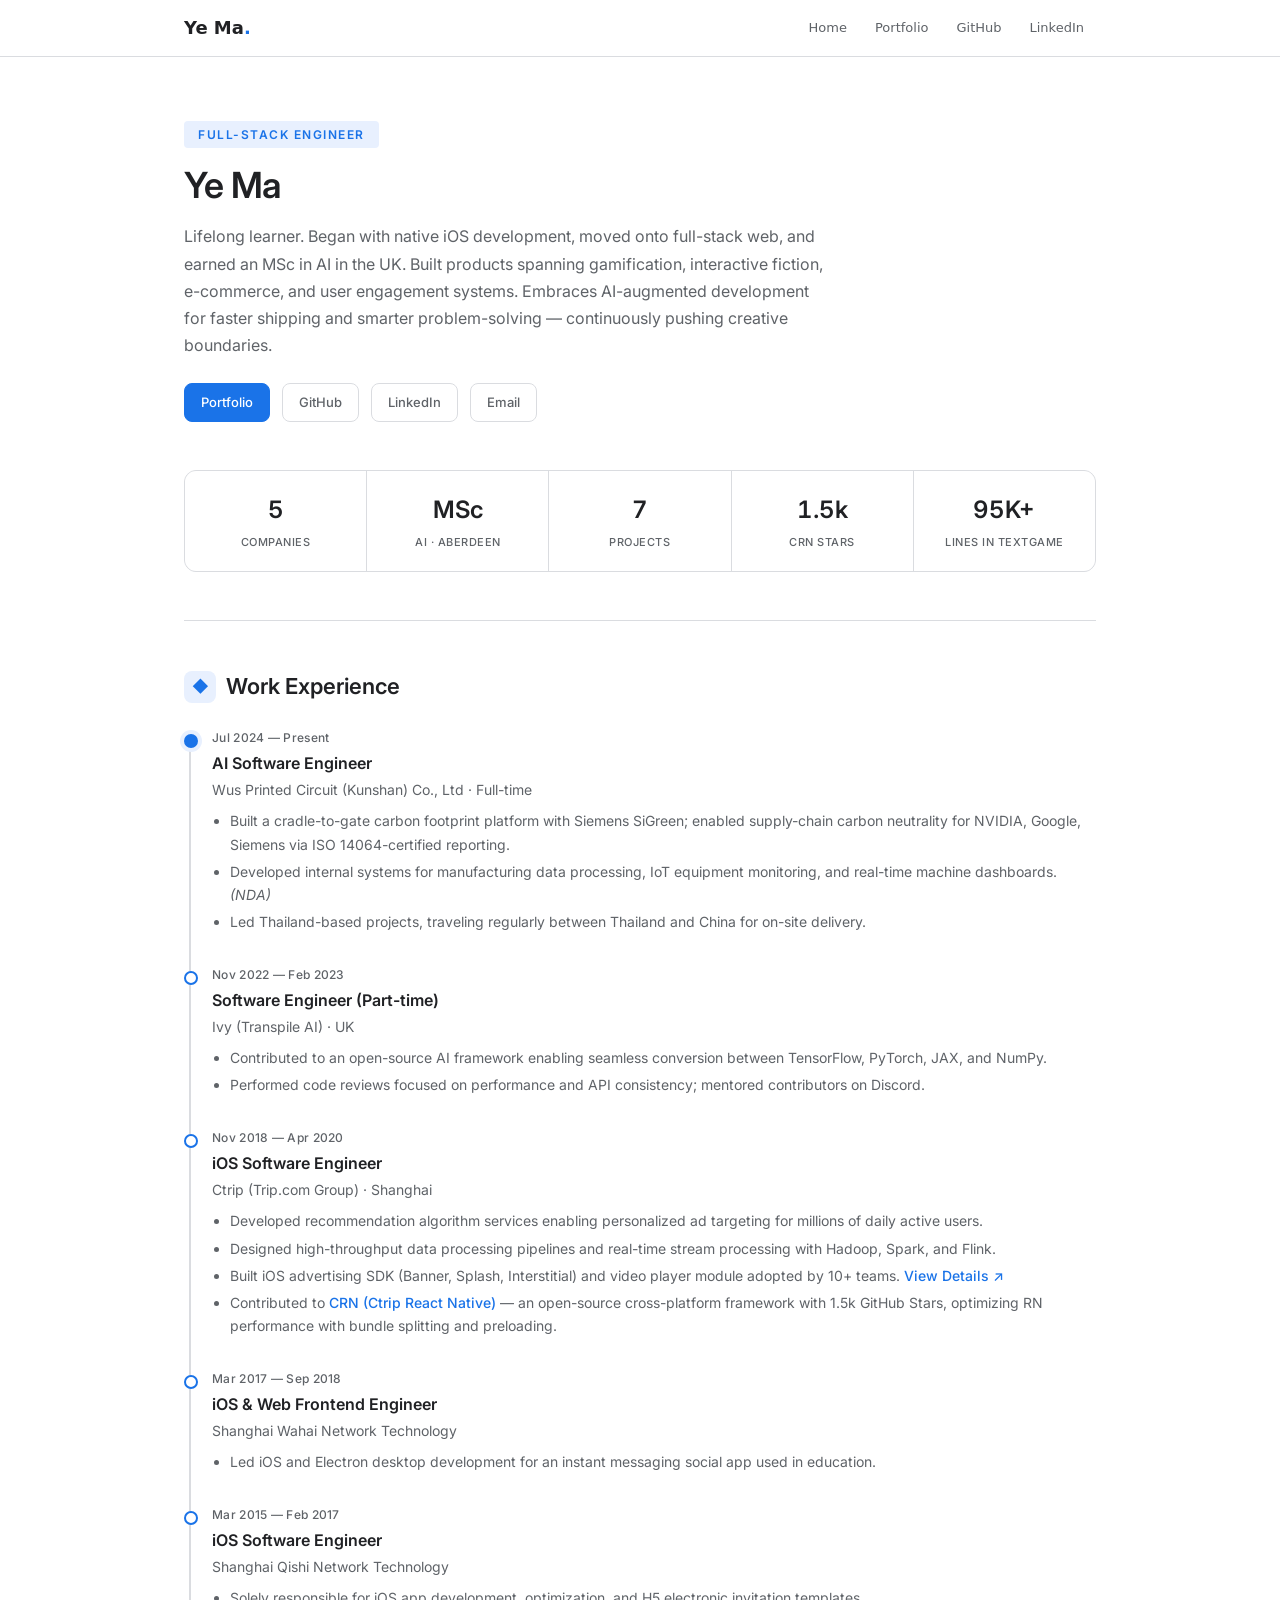
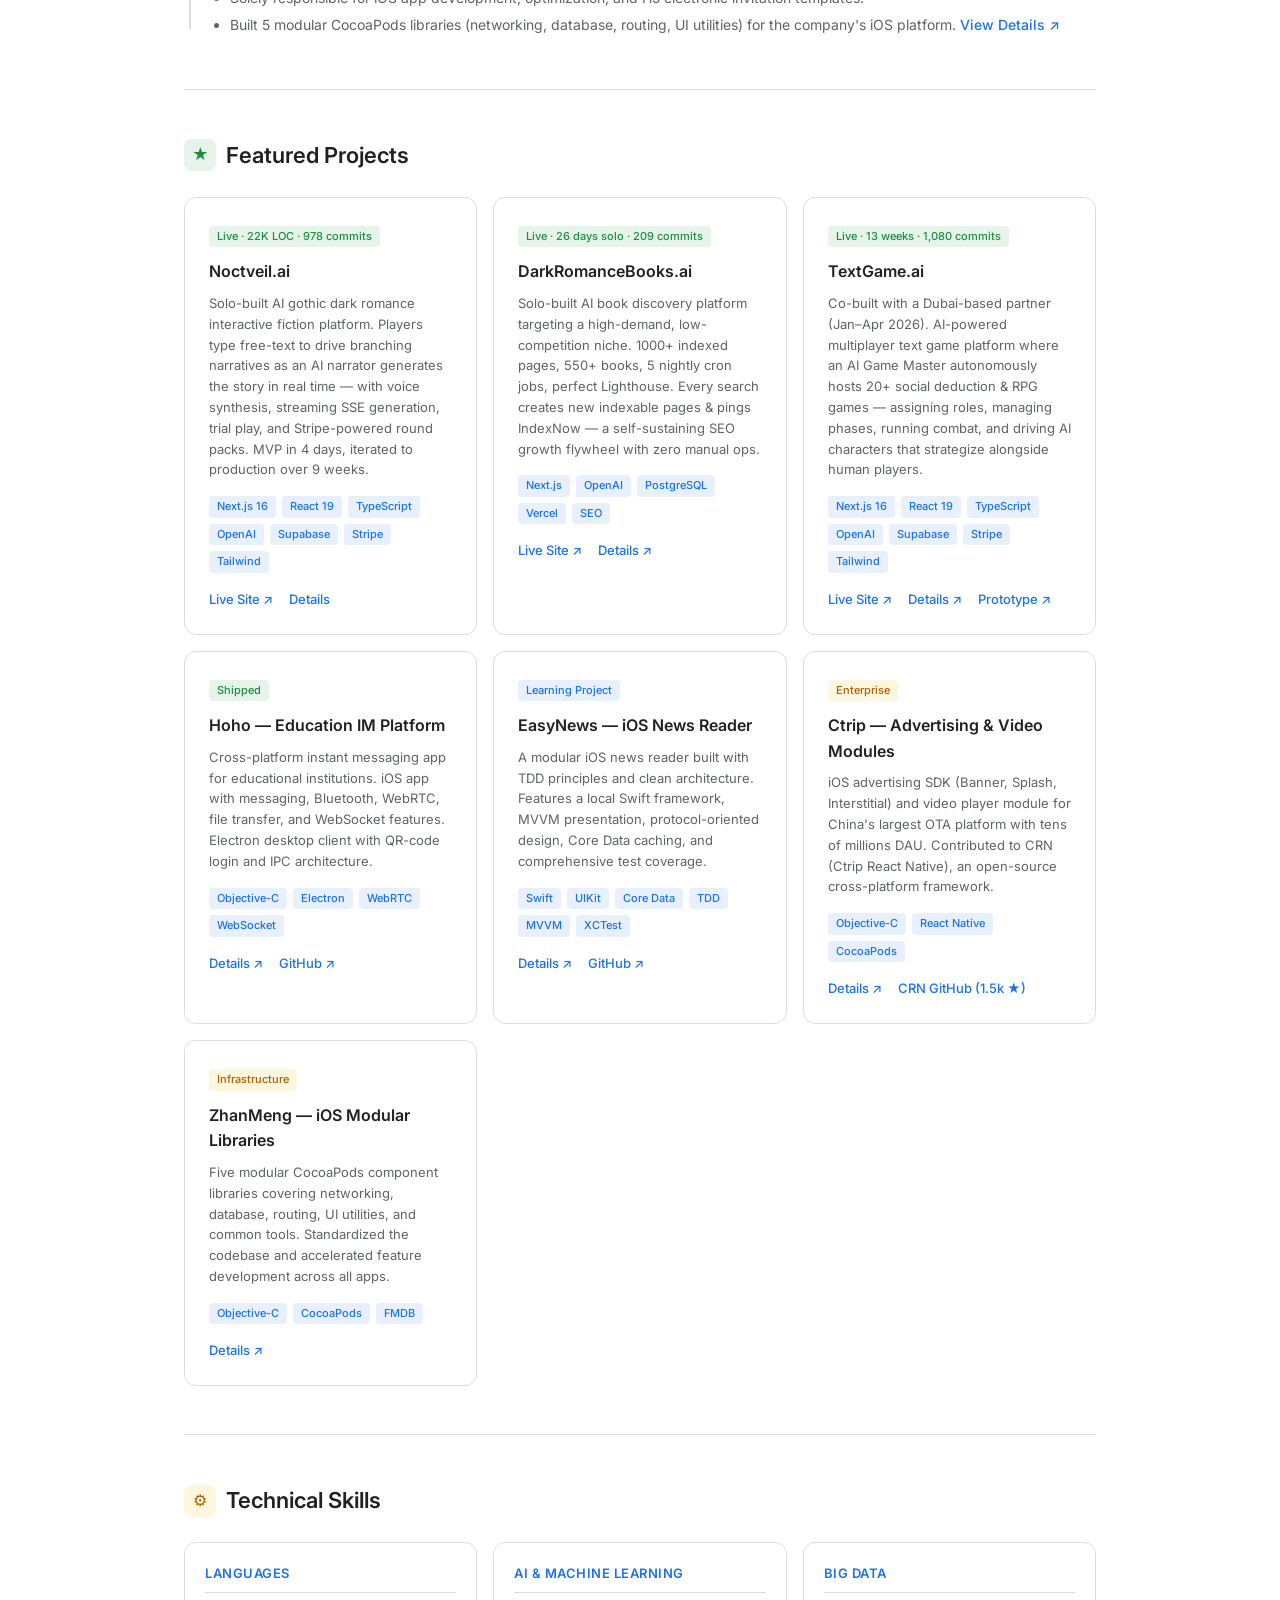
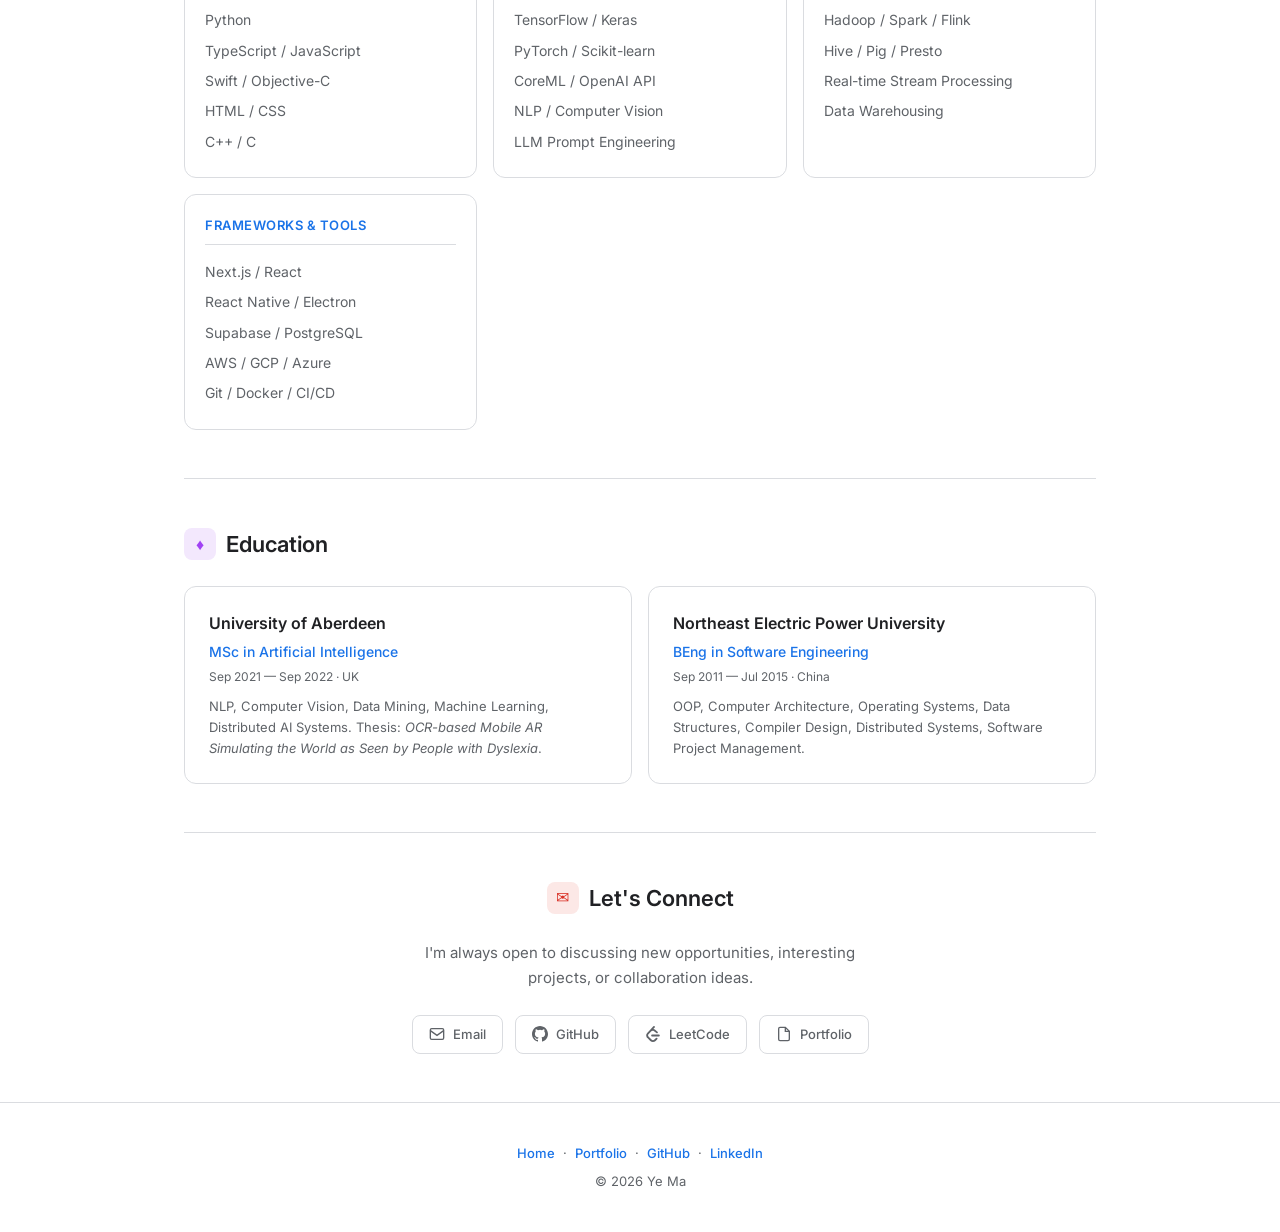
==== index.html @ 48ce6e1f "Overhaul AI project pages with accurate git-derived stats and unified template - Rewrite DarkRomance" ====
<!DOCTYPE html>
<html lang="en">
<head>
<meta charset="UTF-8">
<meta name="viewport" content="width=device-width, initial-scale=1.0">
<title>Ye Ma — Full-Stack Software Engineer</title>
<meta name="description" content="Full-Stack Software Engineer specializing in AI products, interactive fiction, e-commerce, and iOS development. Builder of TextGame.ai, Noctveil.ai, and DarkRomanceBooks.ai.">
<meta name="theme-color" content="#1a73e8">
<link rel="icon" href="data:image/svg+xml,%3Csvg xmlns='http://www.w3.org/2000/svg' viewBox='0 0 16 16'%3E%3Ctext y='14' font-size='14'%3E👨‍💻%3C/text%3E%3C/svg%3E">
<meta property="og:title" content="Ye Ma — Full-Stack Software Engineer">
<meta property="og:description" content="Full-Stack Software Engineer specializing in AI products, interactive fiction, e-commerce, and iOS development.">
<meta property="og:type" content="website">
<meta property="og:url" content="https://brookema.github.io/resume/index.html">
<meta name="twitter:card" content="summary_large_image">
<link href="https://fonts.googleapis.com/css2?family=Google+Sans:wght@400;500;700&family=Google+Sans+Mono:wght@400;500&family=Inter:wght@300;400;500;600&display=swap" rel="stylesheet">
<style>
:root {
  --blue: #1a73e8;
  --blue-light: #e8f0fe;
  --green: #1e8e3e;
  --green-light: #e6f4ea;
  --red: #d93025;
  --red-light: #fce8e6;
  --yellow: #f9ab00;
  --yellow-light: #fef7e0;
  --purple: #a142f4;
  --purple-light: #f3e8fd;
  --text: #202124;
  --text-secondary: #5f6368;
  --border: #dadce0;
  --bg: #ffffff;
  --bg-gray: #f8f9fa;
  --font: 'Inter', -apple-system, sans-serif;
  --mono: 'Google Sans Mono', 'SF Mono', monospace;
}

*, *::before, *::after { margin: 0; padding: 0; box-sizing: border-box; }
html { scroll-behavior: smooth; }

body {
  font-family: var(--font);
  color: var(--text);
  background: var(--bg);
  line-height: 1.6;
  -webkit-font-smoothing: antialiased;
}

a { color: var(--blue); text-decoration: none; }
a:hover { text-decoration: underline; }

::selection { background: var(--blue); color: #fff; }

/* NAV */
nav {
  position: sticky; top: 0; z-index: 50;
  background: var(--bg);
  border-bottom: 1px solid var(--border);
}
.nav-inner {
  max-width: 960px; margin: 0 auto;
  display: flex; align-items: center; justify-content: space-between;
  padding: 0 24px; height: 56px;
}
.nav-title {
  font-size: 18px; font-weight: 600; color: var(--text);
  text-decoration: none;
}
.nav-title:hover { text-decoration: none; }
.nav-title .dot { color: var(--blue); }
.nav-links { display: flex; gap: 4px; }
.nav-links a {
  font-size: 13px; font-weight: 500; color: var(--text-secondary);
  padding: 6px 12px; border-radius: 6px; text-decoration: none;
  transition: background .15s;
}
.nav-links a:hover { background: var(--bg-gray); text-decoration: none; }

/* CONTAINER */
.container { max-width: 960px; margin: 0 auto; padding: 0 24px; }

/* HERO */
.hero { padding: 64px 0 48px; }
.hero-tag {
  display: inline-block;
  font-size: 12px; font-weight: 600; text-transform: uppercase;
  letter-spacing: 1.5px; color: var(--blue);
  background: var(--blue-light);
  padding: 4px 14px; border-radius: 4px; margin-bottom: 16px;
}
.hero h1 {
  font-size: 36px; font-weight: 600; letter-spacing: -0.5px;
  margin-bottom: 16px; line-height: 1.2;
}
.hero h1 .accent { color: var(--blue); }
.hero p {
  font-size: 16px; color: var(--text-secondary);
  max-width: 640px; margin-bottom: 24px; line-height: 1.7;
}
.hero-links { display: flex; gap: 12px; flex-wrap: wrap; }
.chip {
  display: inline-flex; align-items: center; gap: 6px;
  font-size: 13px; font-weight: 500; padding: 8px 16px;
  border-radius: 8px; border: 1px solid var(--border);
  color: var(--text-secondary); text-decoration: none;
  transition: background .15s, border-color .15s;
}
.chip:hover { background: var(--bg-gray); border-color: #bdc1c6; text-decoration: none; }
.chip-blue { background: var(--blue); color: #fff; border-color: var(--blue); }
.chip-blue:hover { background: #1765cc; border-color: #1765cc; }

/* STATS */
.stats {
  display: grid;
  grid-template-columns: repeat(5, 1fr);
  gap: 1px; background: var(--border);
  border: 1px solid var(--border);
  border-radius: 12px; overflow: hidden;
  margin-bottom: 48px;
}
.stat-item {
  background: var(--bg);
  padding: 20px 16px; text-align: center;
}
.stat-num {
  font-size: 24px; font-weight: 600; color: var(--text);
  font-variant-numeric: tabular-nums;
}
.stat-label {
  font-size: 11px; font-weight: 500; color: var(--text-secondary);
  text-transform: uppercase; letter-spacing: 0.5px; margin-top: 4px;
}

/* DIVIDER */
.divider { border: none; border-top: 1px solid var(--border); margin: 0; }

/* SECTION */
section { padding: 48px 0; }
.section-header {
  display: flex; align-items: center; gap: 10px;
  margin-bottom: 24px;
}
.section-icon {
  width: 32px; height: 32px; border-radius: 8px;
  display: flex; align-items: center; justify-content: center;
  font-size: 16px;
}
.section-header h2 { font-size: 22px; font-weight: 600; }

/* TIMELINE */
.timeline { position: relative; padding-left: 28px; }
.timeline::before {
  content: ''; position: absolute; left: 5px; top: 8px; bottom: 8px;
  width: 2px; background: var(--border);
}
.tl-item { position: relative; margin-bottom: 32px; }
.tl-item:last-child { margin-bottom: 0; }
.tl-dot {
  position: absolute; left: -28px; top: 6px;
  width: 14px; height: 14px; border-radius: 50%;
  background: var(--bg); border: 2.5px solid var(--blue);
}
.tl-item.current .tl-dot {
  background: var(--blue);
  box-shadow: 0 0 0 4px var(--blue-light);
}
.tl-date {
  font-size: 12px; font-weight: 500; color: var(--text-secondary);
  letter-spacing: 0.3px; margin-bottom: 4px;
}
.tl-role { font-size: 16px; font-weight: 600; color: var(--text); margin-bottom: 2px; }
.tl-company { font-size: 14px; color: var(--text-secondary); margin-bottom: 8px; }
.tl-desc { font-size: 14px; color: var(--text-secondary); line-height: 1.65; }
.tl-desc ul { padding-left: 18px; }
.tl-desc li { margin-bottom: 4px; }
.tl-desc a { font-weight: 500; }

/* PROJECT CARDS */
.card-grid {
  display: grid;
  grid-template-columns: repeat(auto-fill, minmax(280px, 1fr));
  gap: 16px;
}
.project-card {
  border: 1px solid var(--border);
  border-radius: 12px; padding: 24px;
  transition: box-shadow .2s;
}
.project-card:hover { box-shadow: 0 1px 6px rgba(32,33,36,0.1); }
.project-card h3 { font-size: 16px; font-weight: 600; margin-bottom: 8px; }
.project-card p { font-size: 13px; color: var(--text-secondary); line-height: 1.6; margin-bottom: 16px; }

/* TAG */
.tag {
  display: inline-block; font-size: 11px; font-weight: 500;
  padding: 2px 8px; border-radius: 4px; margin-bottom: 12px;
}
.tag-green { background: var(--green-light); color: var(--green); }
.tag-yellow { background: var(--yellow-light); color: #b06000; }
.tag-purple { background: var(--purple-light); color: var(--purple); }
.tag-blue { background: var(--blue-light); color: var(--blue); }

/* TECH TAGS */
.tech-tags { display: flex; flex-wrap: wrap; gap: 6px; margin-bottom: 16px; }
.tech-tag {
  font-size: 11px; font-weight: 500; color: var(--blue);
  background: var(--blue-light); padding: 2px 8px; border-radius: 4px;
}

/* PROJECT LINKS */
.project-links { display: flex; gap: 16px; }
.project-links a {
  font-size: 13px; font-weight: 500;
  display: inline-flex; align-items: center; gap: 4px;
  text-decoration: none;
}
.project-links a:hover { text-decoration: underline; }

/* SKILLS */
.skills-grid {
  display: grid;
  grid-template-columns: repeat(auto-fill, minmax(220px, 1fr));
  gap: 16px;
}
.skill-card {
  border: 1px solid var(--border);
  border-radius: 12px; padding: 20px;
  transition: box-shadow .2s;
}
.skill-card:hover { box-shadow: 0 1px 6px rgba(32,33,36,0.1); }
.skill-card h3 {
  font-size: 13px; font-weight: 600; text-transform: uppercase;
  letter-spacing: 0.5px; color: var(--blue); margin-bottom: 12px;
  padding-bottom: 8px; border-bottom: 1px solid var(--border);
}
.skill-card ul { list-style: none; }
.skill-card li {
  font-size: 14px; color: var(--text-secondary); padding: 4px 0;
}

/* EDUCATION */
.edu-grid {
  display: grid;
  grid-template-columns: repeat(auto-fill, minmax(300px, 1fr));
  gap: 16px;
}
.edu-card {
  border: 1px solid var(--border);
  border-radius: 12px; padding: 24px;
  transition: box-shadow .2s;
}
.edu-card:hover { box-shadow: 0 1px 6px rgba(32,33,36,0.1); }
.edu-card h3 { font-size: 16px; font-weight: 600; margin-bottom: 4px; }
.edu-card .degree { font-size: 14px; color: var(--blue); font-weight: 500; margin-bottom: 4px; }
.edu-card .year { font-size: 12px; color: var(--text-secondary); margin-bottom: 10px; }
.edu-card p { font-size: 13px; color: var(--text-secondary); line-height: 1.6; }

/* CONTACT */
.contact-section { text-align: center; }
.contact-section p {
  font-size: 15px; color: var(--text-secondary);
  max-width: 480px; margin: 0 auto 24px; line-height: 1.7;
}
.contact-links { display: flex; justify-content: center; gap: 12px; flex-wrap: wrap; }
.contact-link {
  display: inline-flex; align-items: center; gap: 8px;
  padding: 8px 16px; border-radius: 8px;
  border: 1px solid var(--border);
  font-size: 13px; font-weight: 500;
  color: var(--text-secondary); text-decoration: none;
  transition: background .15s, border-color .15s;
}
.contact-link:hover { background: var(--bg-gray); border-color: #bdc1c6; text-decoration: none; }

/* FOOTER */
footer {
  text-align: center; padding: 40px 24px;
  border-top: 1px solid var(--border);
  font-size: 13px; color: var(--text-secondary);
}
footer a { font-weight: 500; text-decoration: none; }
footer a:hover { text-decoration: underline; }

/* RESPONSIVE */
@media (max-width: 640px) {
  .nav-inner { padding: 0 16px; }
  .nav-links { gap: 0; }
  .nav-links a { font-size: 12px; padding: 6px 8px; }
  .hero { padding: 48px 0 32px; }
  .hero h1 { font-size: 28px; }
  .stats { grid-template-columns: repeat(3, 1fr); }
  .card-grid, .skills-grid { grid-template-columns: 1fr; }
  .edu-grid { grid-template-columns: 1fr; }
  section { padding: 36px 0; }
  .container { padding: 0 16px; }
}

/* ANIMATIONS */
@keyframes fadeUp {
  from { opacity: 0; transform: translateY(20px); }
  to { opacity: 1; transform: translateY(0); }
}
.animate-in {
  opacity: 0;
  animation: fadeUp 0.5s ease forwards;
}
.delay-1 { animation-delay: 0.1s; }
.delay-2 { animation-delay: 0.2s; }
.delay-3 { animation-delay: 0.3s; }
</style>
</head>
<body>

<!-- NAV -->
<nav id="site-nav"></nav>

<div class="container">

  <!-- HERO -->
  <div class="hero">
    <div class="hero-tag animate-in">Full-Stack Engineer</div>
    <h1 class="animate-in delay-1">Ye Ma</h1>
    <p class="animate-in delay-2">
      Lifelong learner. Began with native iOS development, moved onto full-stack web, and earned an MSc in AI in the UK. Built products spanning gamification, interactive fiction, e-commerce, and user engagement systems. Embraces AI-augmented development for faster shipping and smarter problem-solving — continuously pushing creative boundaries.
    </p>
    <div class="hero-links animate-in delay-3">
      <a href="portfolio.html" class="chip chip-blue">Portfolio</a>
      <a href="https://github.com/BrookeMa" target="_blank" class="chip">GitHub</a>
      <a href="https://www.linkedin.com/in/brook-ma-45354722b/" target="_blank" class="chip">LinkedIn</a>
      <a href="mailto:maye634028187@gmail.com" class="chip">Email</a>
    </div>
  </div>

  <!-- STATS -->
  <div class="stats animate-in delay-3">
    <div class="stat-item">
      <div class="stat-num">5</div>
      <div class="stat-label">Companies</div>
    </div>
    <div class="stat-item">
      <div class="stat-num">MSc</div>
      <div class="stat-label">AI · Aberdeen</div>
    </div>
    <div class="stat-item">
      <div class="stat-num">7</div>
      <div class="stat-label">Projects</div>
    </div>
    <div class="stat-item">
      <div class="stat-num">1.5k</div>
      <div class="stat-label">CRN Stars</div>
    </div>
    <div class="stat-item">
      <div class="stat-num">95K+</div>
      <div class="stat-label">Lines in TextGame</div>
    </div>
  </div>

  <hr class="divider">

  <!-- EXPERIENCE -->
  <section id="experience">
    <div class="section-header">
      <div class="section-icon" style="background:var(--blue-light);color:var(--blue);">&#9670;</div>
      <h2>Work Experience</h2>
    </div>
    <div class="timeline">

      <div class="tl-item current">
        <div class="tl-dot"></div>
        <div class="tl-date">Jul 2024 — Present</div>
        <div class="tl-role">AI Software Engineer</div>
        <div class="tl-company">Wus Printed Circuit (Kunshan) Co., Ltd · Full-time</div>
        <div class="tl-desc">
          <ul>
            <li>Built a cradle-to-gate carbon footprint platform with Siemens SiGreen; enabled supply-chain carbon neutrality for NVIDIA, Google, Siemens via ISO 14064-certified reporting.</li>
            <li>Developed internal systems for manufacturing data processing, IoT equipment monitoring, and real-time machine dashboards. <em>(NDA)</em></li>
            <li>Led Thailand-based projects, traveling regularly between Thailand and China for on-site delivery.</li>
          </ul>
        </div>
      </div>

      <div class="tl-item">
        <div class="tl-dot"></div>
        <div class="tl-date">Nov 2022 — Feb 2023</div>
        <div class="tl-role">Software Engineer (Part-time)</div>
        <div class="tl-company">Ivy (Transpile AI) · UK</div>
        <div class="tl-desc">
          <ul>
            <li>Contributed to an open-source AI framework enabling seamless conversion between TensorFlow, PyTorch, JAX, and NumPy.</li>
            <li>Performed code reviews focused on performance and API consistency; mentored contributors on Discord.</li>
          </ul>
        </div>
      </div>

      <div class="tl-item">
        <div class="tl-dot"></div>
        <div class="tl-date">Nov 2018 — Apr 2020</div>
        <div class="tl-role">iOS Software Engineer</div>
        <div class="tl-company">Ctrip (Trip.com Group) · Shanghai</div>
        <div class="tl-desc">
          <ul>
            <li>Developed recommendation algorithm services enabling personalized ad targeting for millions of daily active users.</li>
            <li>Designed high-throughput data processing pipelines and real-time stream processing with Hadoop, Spark, and Flink.</li>
            <li>Built iOS advertising SDK (Banner, Splash, Interstitial) and video player module adopted by 10+ teams. <a href="ctrip.html">View Details ↗</a></li>
            <li>Contributed to <a href="https://github.com/ctripcorp/CRN" target="_blank">CRN (Ctrip React Native)</a> — an open-source cross-platform framework with 1.5k GitHub Stars, optimizing RN performance with bundle splitting and preloading.</li>
          </ul>
        </div>
      </div>

      <div class="tl-item">
        <div class="tl-dot"></div>
        <div class="tl-date">Mar 2017 — Sep 2018</div>
        <div class="tl-role">iOS &amp; Web Frontend Engineer</div>
        <div class="tl-company">Shanghai Wahai Network Technology</div>
        <div class="tl-desc">
          <ul>
            <li>Led iOS and Electron desktop development for an instant messaging social app used in education.</li>
          </ul>
        </div>
      </div>

      <div class="tl-item">
        <div class="tl-dot"></div>
        <div class="tl-date">Mar 2015 — Feb 2017</div>
        <div class="tl-role">iOS Software Engineer</div>
        <div class="tl-company">Shanghai Qishi Network Technology</div>
        <div class="tl-desc">
          <ul>
            <li>Solely responsible for iOS app development, optimization, and H5 electronic invitation templates.</li>
            <li>Built 5 modular CocoaPods libraries (networking, database, routing, UI utilities) for the company's iOS platform. <a href="zhanmeng.html">View Details ↗</a></li>
          </ul>
        </div>
      </div>

    </div>
  </section>

  <hr class="divider">

  <!-- PROJECTS -->
  <section id="projects">
    <div class="section-header">
      <div class="section-icon" style="background:var(--green-light);color:var(--green);">&#9733;</div>
      <h2>Featured Projects</h2>
    </div>
    <div class="card-grid">

      <div class="project-card">
        <span class="tag tag-green">Live · 22K LOC · 978 commits</span>
        <h3>Noctveil.ai</h3>
        <p>
          Solo-built AI gothic dark romance interactive fiction platform. Players type free-text to drive branching narratives as an AI narrator generates the story in real time — with voice synthesis, streaming SSE generation, trial play, and Stripe-powered round packs. MVP in 4 days, iterated to production over 9 weeks.
        </p>
        <div class="tech-tags">
          <span class="tech-tag">Next.js 16</span>
          <span class="tech-tag">React 19</span>
          <span class="tech-tag">TypeScript</span>
          <span class="tech-tag">OpenAI</span>
          <span class="tech-tag">Supabase</span>
          <span class="tech-tag">Stripe</span>
          <span class="tech-tag">Tailwind</span>
        </div>
        <div class="project-links">
          <a href="https://noctveil.ai" target="_blank">Live Site ↗</a>
          <a href="noctveil.html">Details</a>
        </div>
      </div>

      <div class="project-card">
        <span class="tag tag-green">Live · 26 days solo · 209 commits</span>
        <h3>DarkRomanceBooks.ai</h3>
        <p>
          Solo-built AI book discovery platform targeting a high-demand, low-competition niche. 1000+ indexed pages, 550+ books, 5 nightly cron jobs, perfect Lighthouse. Every search creates new indexable pages &amp; pings IndexNow — a self-sustaining SEO growth flywheel with zero manual ops.
        </p>
        <div class="tech-tags">
          <span class="tech-tag">Next.js</span>
          <span class="tech-tag">OpenAI</span>
          <span class="tech-tag">PostgreSQL</span>
          <span class="tech-tag">Vercel</span>
          <span class="tech-tag">SEO</span>
        </div>
        <div class="project-links">
          <a href="https://darkromancebooks.ai" target="_blank">Live Site ↗</a>
          <a href="DarkRomanceBooks-TechStack.html">Details ↗</a>
        </div>
      </div>

      <div class="project-card">
        <span class="tag tag-green">Live · 13 weeks · 1,080 commits</span>
        <h3>TextGame.ai</h3>
        <p>
          Co-built with a Dubai-based partner (Jan–Apr 2026). AI-powered multiplayer text game platform where an AI Game Master autonomously hosts 20+ social deduction &amp; RPG games — assigning roles, managing phases, running combat, and driving AI characters that strategize alongside human players.
        </p>
        <div class="tech-tags">
          <span class="tech-tag">Next.js 16</span>
          <span class="tech-tag">React 19</span>
          <span class="tech-tag">TypeScript</span>
          <span class="tech-tag">OpenAI</span>
          <span class="tech-tag">Supabase</span>
          <span class="tech-tag">Stripe</span>
          <span class="tech-tag">Tailwind</span>
        </div>
        <div class="project-links">
          <a href="https://textgame.ai" target="_blank">Live Site ↗</a>
          <a href="textgame.html">Details ↗</a>
          <a href="https://twine-rally-11096846.figma.site" target="_blank">Prototype ↗</a>
        </div>
      </div>

      <div class="project-card">
        <span class="tag tag-green">Shipped</span>
        <h3>Hoho — Education IM Platform</h3>
        <p>
          Cross-platform instant messaging app for educational institutions. iOS app with messaging, Bluetooth, WebRTC, file transfer, and WebSocket features. Electron desktop client with QR-code login and IPC architecture.
        </p>
        <div class="tech-tags">
          <span class="tech-tag">Objective-C</span>
          <span class="tech-tag">Electron</span>
          <span class="tech-tag">WebRTC</span>
          <span class="tech-tag">WebSocket</span>
        </div>
        <div class="project-links">
          <a href="hoho.html">Details ↗</a>
          <a href="https://github.com/BrookeMa/CV_Hoho" target="_blank">GitHub ↗</a>
        </div>
      </div>

      <div class="project-card">
        <span class="tag tag-blue">Learning Project</span>
        <h3>EasyNews — iOS News Reader</h3>
        <p>
          A modular iOS news reader built with TDD principles and clean architecture. Features a local Swift framework, MVVM presentation, protocol-oriented design, Core Data caching, and comprehensive test coverage.
        </p>
        <div class="tech-tags">
          <span class="tech-tag">Swift</span>
          <span class="tech-tag">UIKit</span>
          <span class="tech-tag">Core Data</span>
          <span class="tech-tag">TDD</span>
          <span class="tech-tag">MVVM</span>
          <span class="tech-tag">XCTest</span>
        </div>
        <div class="project-links">
          <a href="easynews.html">Details ↗</a>
          <a href="https://github.com/BrookeMa/EasyNews" target="_blank">GitHub ↗</a>
        </div>
      </div>

      <div class="project-card">
        <span class="tag tag-yellow">Enterprise</span>
        <h3>Ctrip — Advertising &amp; Video Modules</h3>
        <p>
          iOS advertising SDK (Banner, Splash, Interstitial) and video player module for China's largest OTA platform with tens of millions DAU. Contributed to CRN (Ctrip React Native), an open-source cross-platform framework.
        </p>
        <div class="tech-tags">
          <span class="tech-tag">Objective-C</span>
          <span class="tech-tag">React Native</span>
          <span class="tech-tag">CocoaPods</span>
        </div>
        <div class="project-links">
          <a href="ctrip.html">Details ↗</a>
          <a href="https://github.com/ctripcorp/CRN" target="_blank">CRN GitHub (1.5k ★)</a>
        </div>
      </div>

      <div class="project-card">
        <span class="tag tag-yellow">Infrastructure</span>
        <h3>ZhanMeng — iOS Modular Libraries</h3>
        <p>
          Five modular CocoaPods component libraries covering networking, database, routing, UI utilities, and common tools. Standardized the codebase and accelerated feature development across all apps.
        </p>
        <div class="tech-tags">
          <span class="tech-tag">Objective-C</span>
          <span class="tech-tag">CocoaPods</span>
          <span class="tech-tag">FMDB</span>
        </div>
        <div class="project-links">
          <a href="zhanmeng.html">Details ↗</a>
        </div>
      </div>

    </div>
  </section>

  <hr class="divider">

  <!-- SKILLS -->
  <section id="skills">
    <div class="section-header">
      <div class="section-icon" style="background:var(--yellow-light);color:#b06000;">&#9881;</div>
      <h2>Technical Skills</h2>
    </div>
    <div class="skills-grid">
      <div class="skill-card">
        <h3>Languages</h3>
        <ul>
          <li>Python</li>
          <li>TypeScript / JavaScript</li>
          <li>Swift / Objective-C</li>
          <li>HTML / CSS</li>
          <li>C++ / C</li>
        </ul>
      </div>
      <div class="skill-card">
        <h3>AI &amp; Machine Learning</h3>
        <ul>
          <li>TensorFlow / Keras</li>
          <li>PyTorch / Scikit-learn</li>
          <li>CoreML / OpenAI API</li>
          <li>NLP / Computer Vision</li>
          <li>LLM Prompt Engineering</li>
        </ul>
      </div>
      <div class="skill-card">
        <h3>Big Data</h3>
        <ul>
          <li>Hadoop / Spark / Flink</li>
          <li>Hive / Pig / Presto</li>
          <li>Real-time Stream Processing</li>
          <li>Data Warehousing</li>
        </ul>
      </div>
      <div class="skill-card">
        <h3>Frameworks &amp; Tools</h3>
        <ul>
          <li>Next.js / React</li>
          <li>React Native / Electron</li>
          <li>Supabase / PostgreSQL</li>
          <li>AWS / GCP / Azure</li>
          <li>Git / Docker / CI/CD</li>
        </ul>
      </div>
    </div>
  </section>

  <hr class="divider">

  <!-- EDUCATION -->
  <section id="education">
    <div class="section-header">
      <div class="section-icon" style="background:var(--purple-light);color:var(--purple);">&#9830;</div>
      <h2>Education</h2>
    </div>
    <div class="edu-grid">
      <div class="edu-card">
        <h3>University of Aberdeen</h3>
        <div class="degree">MSc in Artificial Intelligence</div>
        <div class="year">Sep 2021 — Sep 2022 · UK</div>
        <p>NLP, Computer Vision, Data Mining, Machine Learning, Distributed AI Systems. Thesis: <em>OCR-based Mobile AR Simulating the World as Seen by People with Dyslexia</em>.</p>
      </div>
      <div class="edu-card">
        <h3>Northeast Electric Power University</h3>
        <div class="degree">BEng in Software Engineering</div>
        <div class="year">Sep 2011 — Jul 2015 · China</div>
        <p>OOP, Computer Architecture, Operating Systems, Data Structures, Compiler Design, Distributed Systems, Software Project Management.</p>
      </div>
    </div>
  </section>

  <hr class="divider">

  <!-- CONTACT -->
  <section id="contact" class="contact-section">
    <div class="section-header" style="justify-content:center;">
      <div class="section-icon" style="background:var(--red-light);color:var(--red);">&#9993;</div>
      <h2>Let's Connect</h2>
    </div>
    <p>I'm always open to discussing new opportunities, interesting projects, or collaboration ideas.</p>
    <div class="contact-links">
      <a href="mailto:maye634028187@gmail.com" class="contact-link">
        <svg width="16" height="16" viewBox="0 0 24 24" fill="none" stroke="currentColor" stroke-width="2"><rect x="2" y="4" width="20" height="16" rx="2"/><path d="M22 7l-10 7L2 7"/></svg>
        Email
      </a>
      <a href="https://github.com/BrookeMa" target="_blank" class="contact-link">
        <svg width="16" height="16" viewBox="0 0 24 24" fill="currentColor"><path d="M12 0C5.37 0 0 5.37 0 12c0 5.3 3.44 9.8 8.2 11.39.6.11.82-.26.82-.58v-2.03c-3.34.73-4.04-1.61-4.04-1.61-.55-1.39-1.34-1.76-1.34-1.76-1.09-.74.08-.73.08-.73 1.2.08 1.84 1.24 1.84 1.24 1.07 1.83 2.81 1.3 3.5 1 .11-.78.42-1.3.76-1.6-2.67-.3-5.47-1.33-5.47-5.93 0-1.31.47-2.38 1.24-3.22-.13-.3-.54-1.52.12-3.18 0 0 1-.32 3.3 1.23a11.5 11.5 0 016.02 0c2.3-1.55 3.3-1.23 3.3-1.23.66 1.66.25 2.88.12 3.18.77.84 1.24 1.91 1.24 3.22 0 4.61-2.81 5.63-5.48 5.92.43.37.81 1.1.81 2.22v3.29c0 .32.22.7.82.58C20.56 21.8 24 17.3 24 12c0-6.63-5.37-12-12-12z"/></svg>
        GitHub
      </a>
      <a href="https://leetcode.com/u/maye634028187/" target="_blank" class="contact-link">
        <svg width="16" height="16" viewBox="0 0 24 24" fill="currentColor"><path d="M13.483 0a1.374 1.374 0 00-.961.438L7.116 6.226l-3.854 4.126a5.266 5.266 0 00-1.209 2.104 5.35 5.35 0 00-.125.513 5.527 5.527 0 00.062 2.362 5.83 5.83 0 00.349 1.017 5.938 5.938 0 001.271 1.818l4.277 4.193.039.038c2.248 2.165 5.852 2.133 8.063-.074l2.396-2.392c.54-.54.54-1.414.003-1.955a1.378 1.378 0 00-1.951-.003l-2.396 2.392a3.021 3.021 0 01-4.205.038l-.02-.019-4.276-4.193c-.652-.64-.972-1.469-.948-2.263a2.68 2.68 0 01.066-.523 2.545 2.545 0 01.619-1.164L9.13 8.114c1.058-1.134 3.204-1.27 4.43-.278l3.501 2.831c.593.48 1.461.387 1.94-.207a1.384 1.384 0 00-.207-1.943l-3.5-2.831c-.8-.647-1.766-1.045-2.774-1.202l2.015-2.158A1.384 1.384 0 0013.483 0zm-2.866 12.815a1.38 1.38 0 00-1.38 1.382 1.38 1.38 0 001.38 1.382H20.79a1.38 1.38 0 001.38-1.382 1.38 1.38 0 00-1.38-1.382z"/></svg>
        LeetCode
      </a>
      <a href="portfolio.html" class="contact-link">
        <svg width="16" height="16" viewBox="0 0 24 24" fill="none" stroke="currentColor" stroke-width="2"><path d="M14 2H6a2 2 0 00-2 2v16a2 2 0 002 2h12a2 2 0 002-2V8z"/><polyline points="14,2 14,8 20,8"/></svg>
        Portfolio
      </a>
    </div>
  </section>

</div>

<footer id="site-footer"></footer>

<script>
const observer = new IntersectionObserver((entries) => {
  entries.forEach(entry => {
    if (entry.isIntersecting) {
      entry.target.style.opacity = '1';
      entry.target.style.transform = 'translateY(0)';
    }
  });
}, { threshold: 0.1 });

document.querySelectorAll('.project-card, .tl-item, .edu-card, .skill-card').forEach(el => {
  el.style.opacity = '0';
  el.style.transform = 'translateY(20px)';
  el.style.transition = 'opacity 0.5s ease, transform 0.5s ease';
  observer.observe(el);
});
</script>

<script src="shared-nav.js"></script>
</body>
</html>
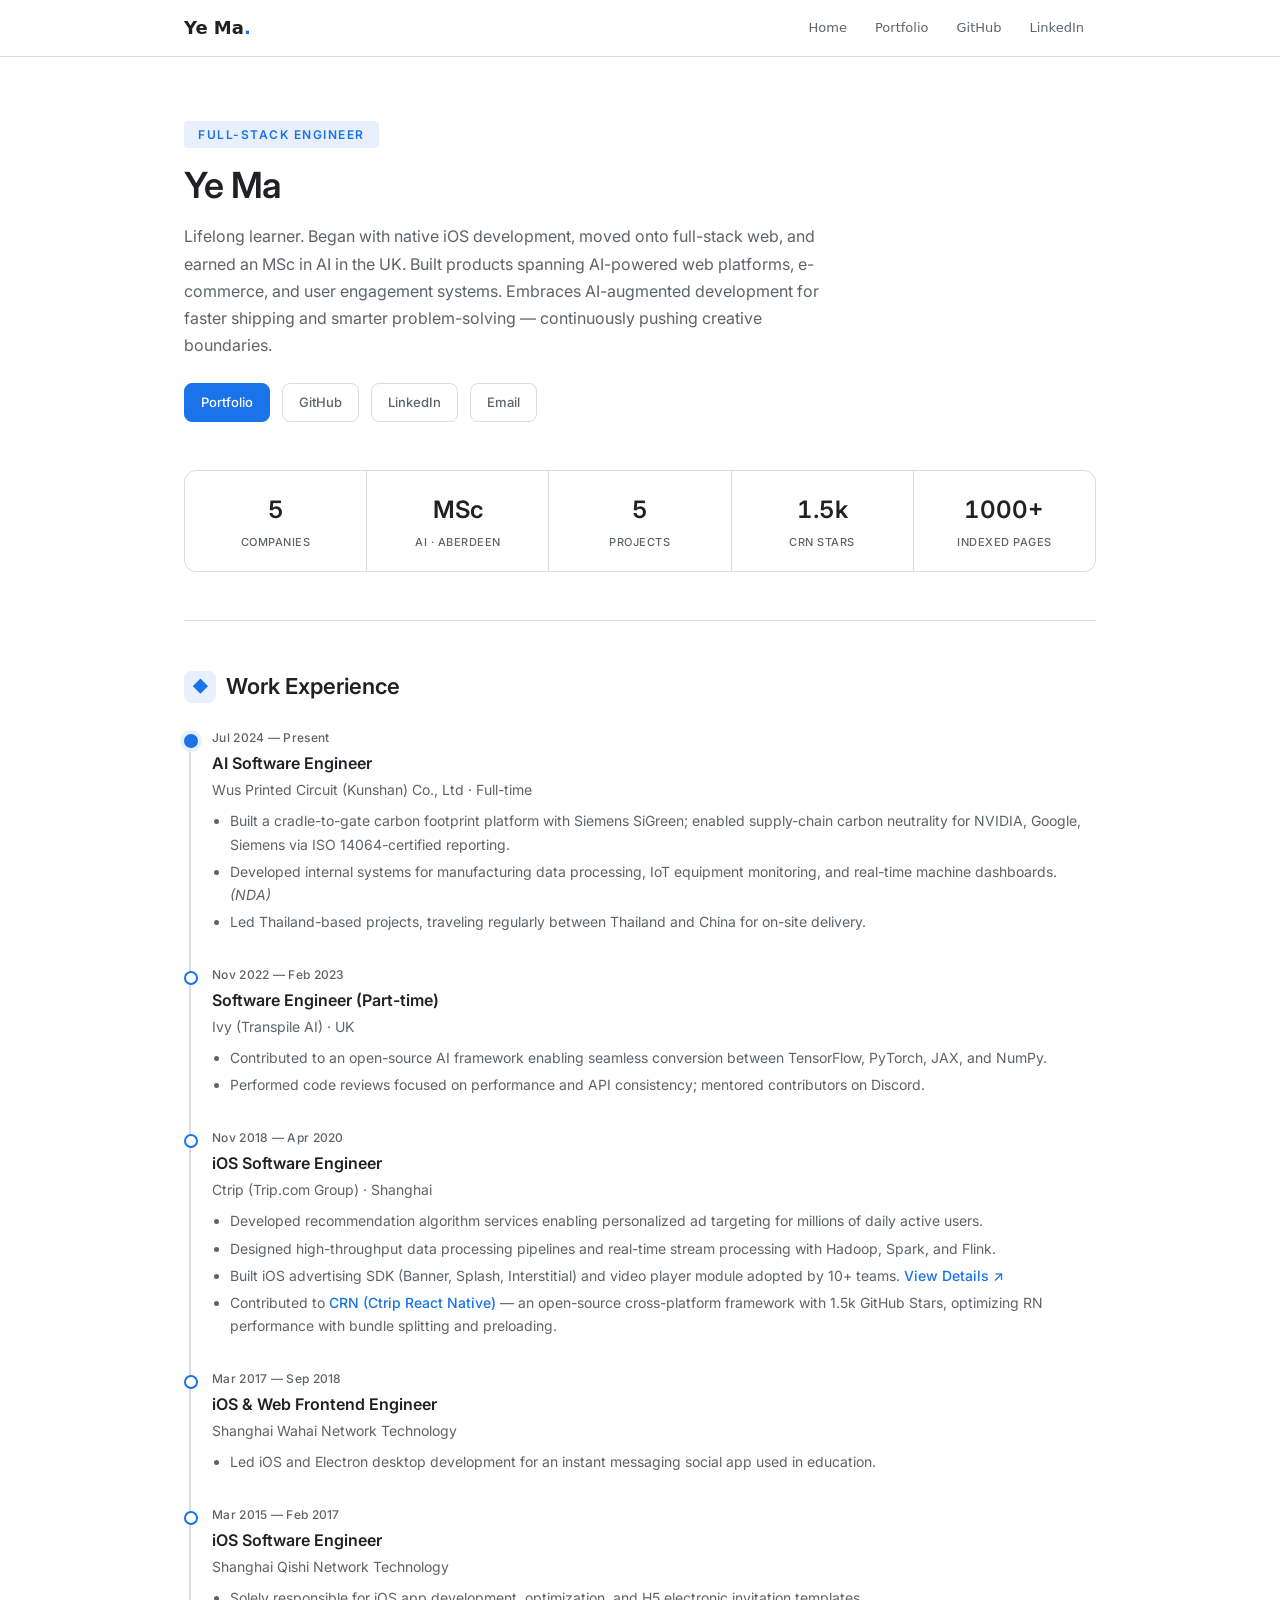
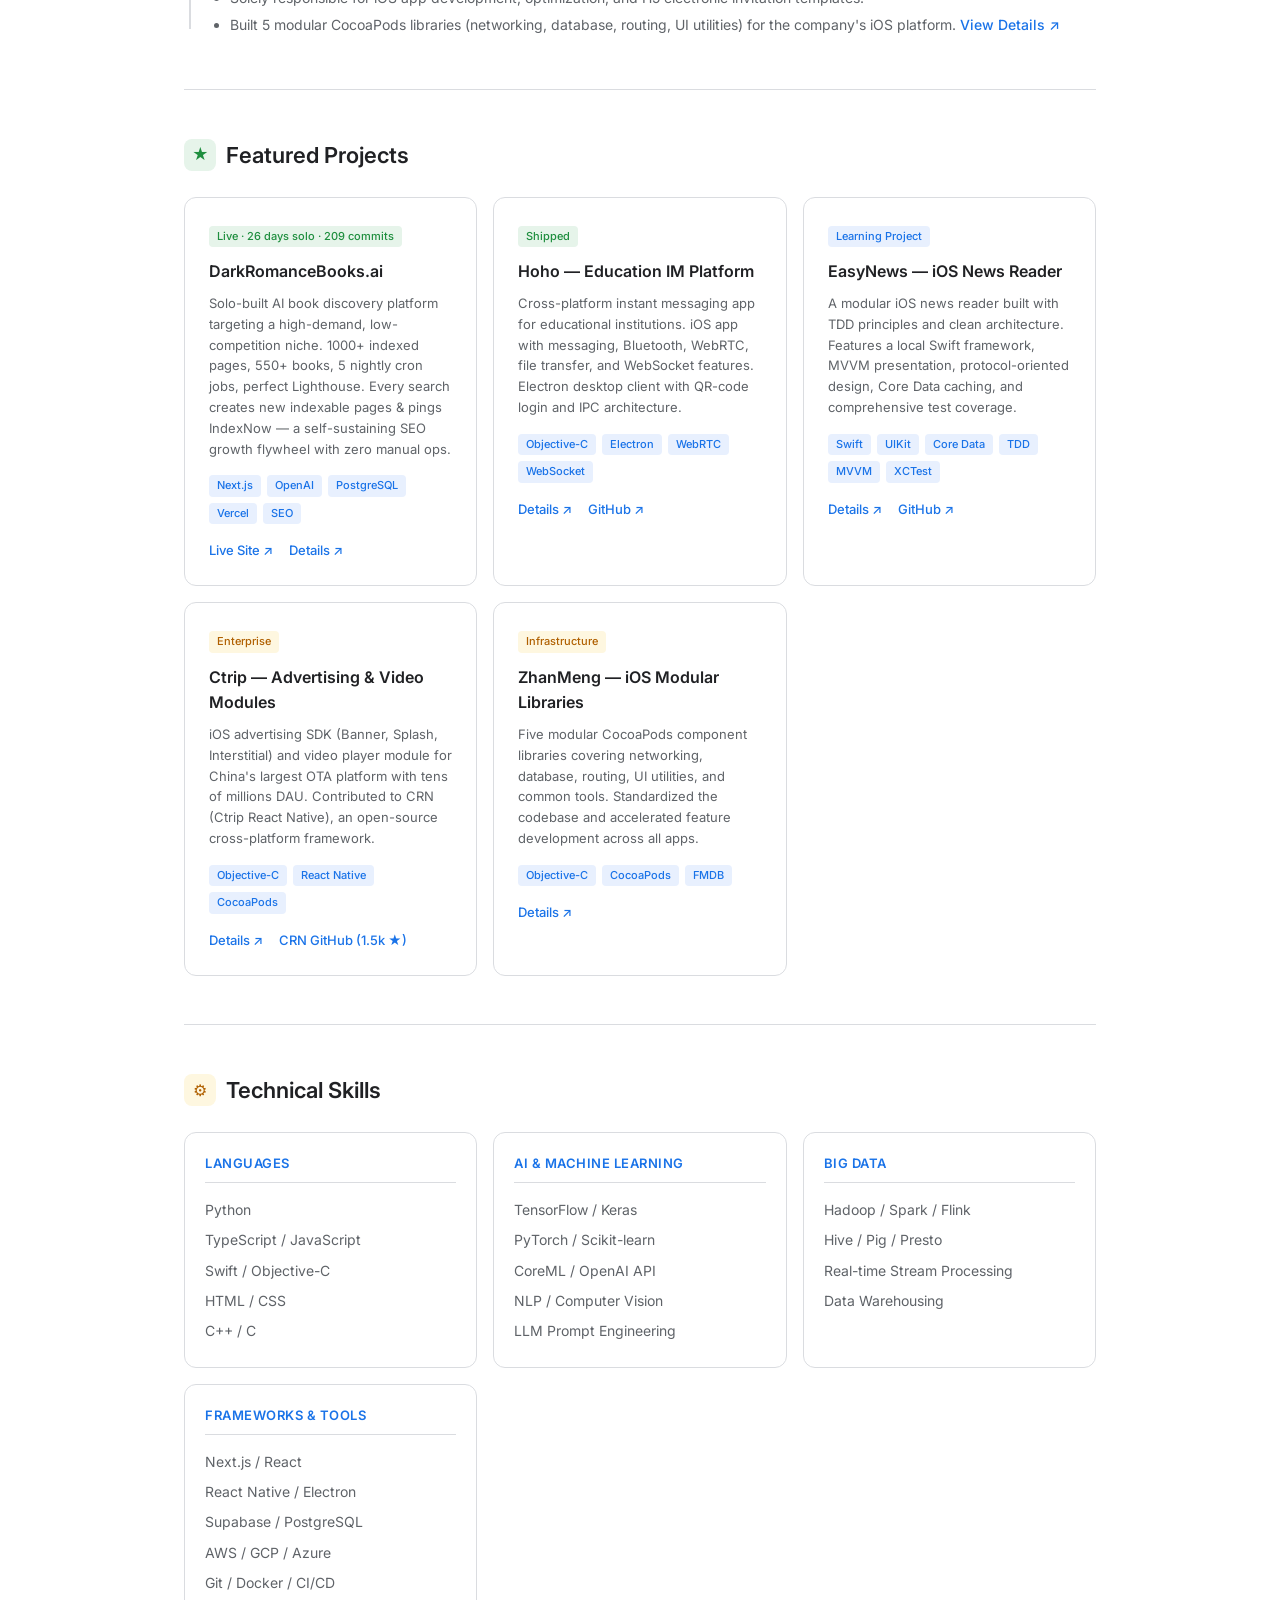
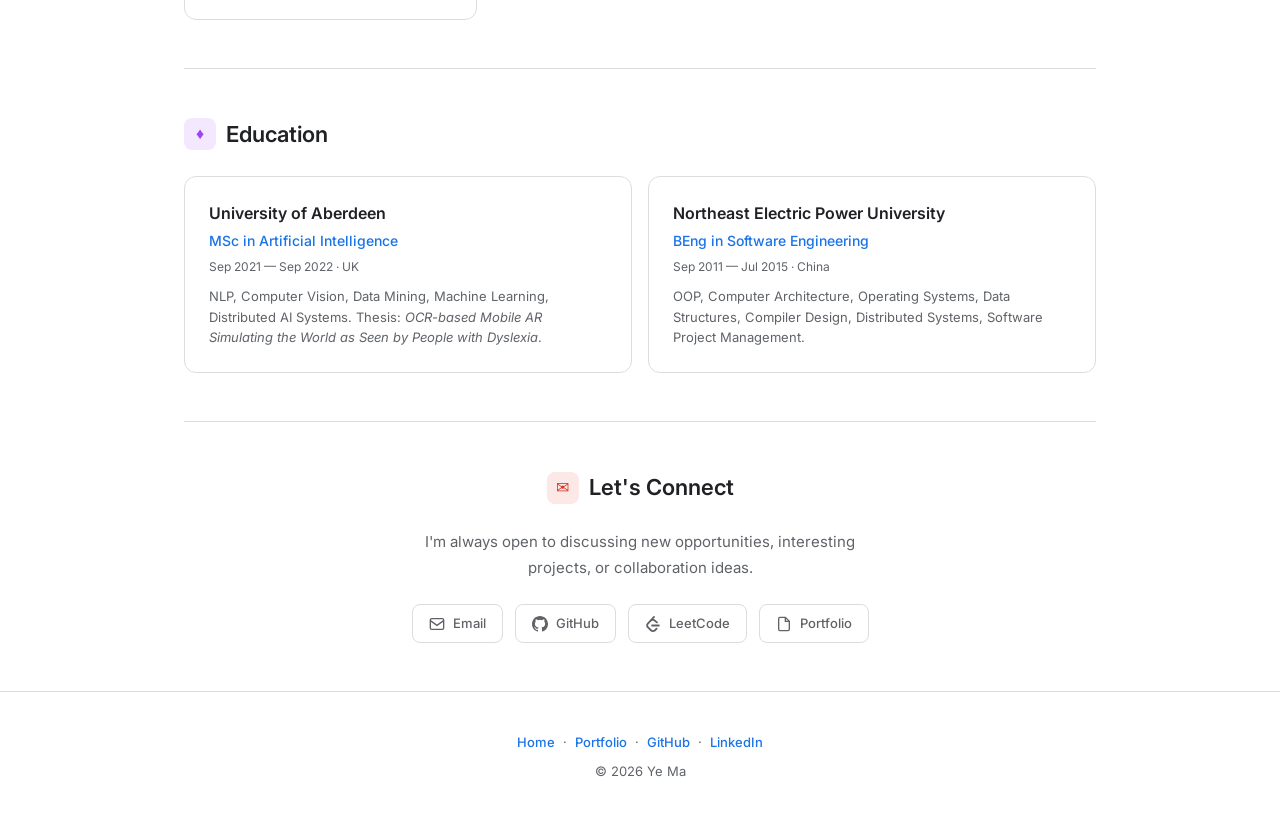
==== commit 04804ae9: "Remove offline TextGame.ai and Noctveil.ai projects Both live sites were taken down, leaving DarkRom" ====
--- a/index.html
+++ b/index.html
@@ -4,82 +4,24 @@
 <meta charset="UTF-8">
 <meta name="viewport" content="width=device-width, initial-scale=1.0">
 <title>Ye Ma — Full-Stack Software Engineer</title>
-<meta name="description" content="Full-Stack Software Engineer specializing in AI products, interactive fiction, e-commerce, and iOS development. Builder of TextGame.ai, Noctveil.ai, and DarkRomanceBooks.ai.">
+<meta name="description" content="Full-Stack Software Engineer specializing in AI products, SEO-driven web platforms, e-commerce, and iOS development. Builder of DarkRomanceBooks.ai.">
 <meta name="theme-color" content="#1a73e8">
 <link rel="icon" href="data:image/svg+xml,%3Csvg xmlns='http://www.w3.org/2000/svg' viewBox='0 0 16 16'%3E%3Ctext y='14' font-size='14'%3E👨‍💻%3C/text%3E%3C/svg%3E">
 <meta property="og:title" content="Ye Ma — Full-Stack Software Engineer">
-<meta property="og:description" content="Full-Stack Software Engineer specializing in AI products, interactive fiction, e-commerce, and iOS development.">
+<meta property="og:description" content="Full-Stack Software Engineer specializing in AI products, SEO-driven web platforms, e-commerce, and iOS development.">
 <meta property="og:type" content="website">
 <meta property="og:url" content="https://brookema.github.io/resume/index.html">
 <meta name="twitter:card" content="summary_large_image">
 <link href="https://fonts.googleapis.com/css2?family=Google+Sans:wght@400;500;700&family=Google+Sans+Mono:wght@400;500&family=Inter:wght@300;400;500;600&display=swap" rel="stylesheet">
+<link rel="stylesheet" href="resume.css">
 <style>
 :root {
-  --blue: #1a73e8;
-  --blue-light: #e8f0fe;
-  --green: #1e8e3e;
-  --green-light: #e6f4ea;
-  --red: #d93025;
-  --red-light: #fce8e6;
-  --yellow: #f9ab00;
-  --yellow-light: #fef7e0;
   --purple: #a142f4;
   --purple-light: #f3e8fd;
-  --text: #202124;
-  --text-secondary: #5f6368;
-  --border: #dadce0;
-  --bg: #ffffff;
-  --bg-gray: #f8f9fa;
-  --font: 'Inter', -apple-system, sans-serif;
-  --mono: 'Google Sans Mono', 'SF Mono', monospace;
-}
-
-*, *::before, *::after { margin: 0; padding: 0; box-sizing: border-box; }
-html { scroll-behavior: smooth; }
-
-body {
-  font-family: var(--font);
-  color: var(--text);
-  background: var(--bg);
-  line-height: 1.6;
-  -webkit-font-smoothing: antialiased;
-}
-
-a { color: var(--blue); text-decoration: none; }
-a:hover { text-decoration: underline; }
+}
 
 ::selection { background: var(--blue); color: #fff; }
 
-/* NAV */
-nav {
-  position: sticky; top: 0; z-index: 50;
-  background: var(--bg);
-  border-bottom: 1px solid var(--border);
-}
-.nav-inner {
-  max-width: 960px; margin: 0 auto;
-  display: flex; align-items: center; justify-content: space-between;
-  padding: 0 24px; height: 56px;
-}
-.nav-title {
-  font-size: 18px; font-weight: 600; color: var(--text);
-  text-decoration: none;
-}
-.nav-title:hover { text-decoration: none; }
-.nav-title .dot { color: var(--blue); }
-.nav-links { display: flex; gap: 4px; }
-.nav-links a {
-  font-size: 13px; font-weight: 500; color: var(--text-secondary);
-  padding: 6px 12px; border-radius: 6px; text-decoration: none;
-  transition: background .15s;
-}
-.nav-links a:hover { background: var(--bg-gray); text-decoration: none; }
-
-/* CONTAINER */
-.container { max-width: 960px; margin: 0 auto; padding: 0 24px; }
-
-/* HERO */
-.hero { padding: 64px 0 48px; }
 .hero-tag {
   display: inline-block;
   font-size: 12px; font-weight: 600; text-transform: uppercase;
@@ -87,64 +29,19 @@
   background: var(--blue-light);
   padding: 4px 14px; border-radius: 4px; margin-bottom: 16px;
 }
-.hero h1 {
-  font-size: 36px; font-weight: 600; letter-spacing: -0.5px;
-  margin-bottom: 16px; line-height: 1.2;
-}
+.hero h1 { margin-bottom: 16px; }
 .hero h1 .accent { color: var(--blue); }
-.hero p {
-  font-size: 16px; color: var(--text-secondary);
-  max-width: 640px; margin-bottom: 24px; line-height: 1.7;
-}
-.hero-links { display: flex; gap: 12px; flex-wrap: wrap; }
-.chip {
-  display: inline-flex; align-items: center; gap: 6px;
-  font-size: 13px; font-weight: 500; padding: 8px 16px;
-  border-radius: 8px; border: 1px solid var(--border);
-  color: var(--text-secondary); text-decoration: none;
-  transition: background .15s, border-color .15s;
-}
-.chip:hover { background: var(--bg-gray); border-color: #bdc1c6; text-decoration: none; }
-.chip-blue { background: var(--blue); color: #fff; border-color: var(--blue); }
-.chip-blue:hover { background: #1765cc; border-color: #1765cc; }
-
-/* STATS */
+.hero p { line-height: 1.7; }
+
 .stats {
-  display: grid;
   grid-template-columns: repeat(5, 1fr);
-  gap: 1px; background: var(--border);
-  border: 1px solid var(--border);
-  border-radius: 12px; overflow: hidden;
-  margin-bottom: 48px;
-}
-.stat-item {
-  background: var(--bg);
-  padding: 20px 16px; text-align: center;
-}
-.stat-num {
-  font-size: 24px; font-weight: 600; color: var(--text);
-  font-variant-numeric: tabular-nums;
-}
-.stat-label {
-  font-size: 11px; font-weight: 500; color: var(--text-secondary);
-  text-transform: uppercase; letter-spacing: 0.5px; margin-top: 4px;
-}
-
-/* DIVIDER */
-.divider { border: none; border-top: 1px solid var(--border); margin: 0; }
-
-/* SECTION */
-section { padding: 48px 0; }
-.section-header {
-  display: flex; align-items: center; gap: 10px;
-  margin-bottom: 24px;
-}
-.section-icon {
-  width: 32px; height: 32px; border-radius: 8px;
-  display: flex; align-items: center; justify-content: center;
-  font-size: 16px;
-}
-.section-header h2 { font-size: 22px; font-weight: 600; }
+  margin: 0 0 48px;
+}
+.stat-item { padding: 20px 16px; }
+.stat-num { font-size: 24px; }
+
+.tag { margin-bottom: 12px; }
+.tag-purple { background: var(--purple-light); color: var(--purple); }
 
 /* TIMELINE */
 .timeline { position: relative; padding-left: 28px; }
@@ -175,11 +72,6 @@
 .tl-desc a { font-weight: 500; }
 
 /* PROJECT CARDS */
-.card-grid {
-  display: grid;
-  grid-template-columns: repeat(auto-fill, minmax(280px, 1fr));
-  gap: 16px;
-}
 .project-card {
   border: 1px solid var(--border);
   border-radius: 12px; padding: 24px;
@@ -188,16 +80,6 @@
 .project-card:hover { box-shadow: 0 1px 6px rgba(32,33,36,0.1); }
 .project-card h3 { font-size: 16px; font-weight: 600; margin-bottom: 8px; }
 .project-card p { font-size: 13px; color: var(--text-secondary); line-height: 1.6; margin-bottom: 16px; }
-
-/* TAG */
-.tag {
-  display: inline-block; font-size: 11px; font-weight: 500;
-  padding: 2px 8px; border-radius: 4px; margin-bottom: 12px;
-}
-.tag-green { background: var(--green-light); color: var(--green); }
-.tag-yellow { background: var(--yellow-light); color: #b06000; }
-.tag-purple { background: var(--purple-light); color: var(--purple); }
-.tag-blue { background: var(--blue-light); color: var(--blue); }
 
 /* TECH TAGS */
 .tech-tags { display: flex; flex-wrap: wrap; gap: 6px; margin-bottom: 16px; }
@@ -271,25 +153,11 @@
 }
 .contact-link:hover { background: var(--bg-gray); border-color: #bdc1c6; text-decoration: none; }
 
-/* FOOTER */
-footer {
-  text-align: center; padding: 40px 24px;
-  border-top: 1px solid var(--border);
-  font-size: 13px; color: var(--text-secondary);
-}
-footer a { font-weight: 500; text-decoration: none; }
-footer a:hover { text-decoration: underline; }
-
 /* RESPONSIVE */
 @media (max-width: 640px) {
-  .nav-inner { padding: 0 16px; }
-  .nav-links { gap: 0; }
-  .nav-links a { font-size: 12px; padding: 6px 8px; }
   .hero { padding: 48px 0 32px; }
-  .hero h1 { font-size: 28px; }
   .stats { grid-template-columns: repeat(3, 1fr); }
-  .card-grid, .skills-grid { grid-template-columns: 1fr; }
-  .edu-grid { grid-template-columns: 1fr; }
+  .skills-grid, .edu-grid { grid-template-columns: 1fr; }
   section { padding: 36px 0; }
   .container { padding: 0 16px; }
 }
@@ -320,7 +188,7 @@
     <div class="hero-tag animate-in">Full-Stack Engineer</div>
     <h1 class="animate-in delay-1">Ye Ma</h1>
     <p class="animate-in delay-2">
-      Lifelong learner. Began with native iOS development, moved onto full-stack web, and earned an MSc in AI in the UK. Built products spanning gamification, interactive fiction, e-commerce, and user engagement systems. Embraces AI-augmented development for faster shipping and smarter problem-solving — continuously pushing creative boundaries.
+      Lifelong learner. Began with native iOS development, moved onto full-stack web, and earned an MSc in AI in the UK. Built products spanning AI-powered web platforms, e-commerce, and user engagement systems. Embraces AI-augmented development for faster shipping and smarter problem-solving — continuously pushing creative boundaries.
     </p>
     <div class="hero-links animate-in delay-3">
       <a href="portfolio.html" class="chip chip-blue">Portfolio</a>
@@ -341,7 +209,7 @@
       <div class="stat-label">AI · Aberdeen</div>
     </div>
     <div class="stat-item">
-      <div class="stat-num">7</div>
+      <div class="stat-num">5</div>
       <div class="stat-label">Projects</div>
     </div>
     <div class="stat-item">
@@ -349,8 +217,8 @@
       <div class="stat-label">CRN Stars</div>
     </div>
     <div class="stat-item">
-      <div class="stat-num">95K+</div>
-      <div class="stat-label">Lines in TextGame</div>
+      <div class="stat-num">1000+</div>
+      <div class="stat-label">Indexed Pages</div>
     </div>
   </div>
 
@@ -445,27 +313,6 @@
     <div class="card-grid">
 
       <div class="project-card">
-        <span class="tag tag-green">Live · 22K LOC · 978 commits</span>
-        <h3>Noctveil.ai</h3>
-        <p>
-          Solo-built AI gothic dark romance interactive fiction platform. Players type free-text to drive branching narratives as an AI narrator generates the story in real time — with voice synthesis, streaming SSE generation, trial play, and Stripe-powered round packs. MVP in 4 days, iterated to production over 9 weeks.
-        </p>
-        <div class="tech-tags">
-          <span class="tech-tag">Next.js 16</span>
-          <span class="tech-tag">React 19</span>
-          <span class="tech-tag">TypeScript</span>
-          <span class="tech-tag">OpenAI</span>
-          <span class="tech-tag">Supabase</span>
-          <span class="tech-tag">Stripe</span>
-          <span class="tech-tag">Tailwind</span>
-        </div>
-        <div class="project-links">
-          <a href="https://noctveil.ai" target="_blank">Live Site ↗</a>
-          <a href="noctveil.html">Details</a>
-        </div>
-      </div>
-
-      <div class="project-card">
         <span class="tag tag-green">Live · 26 days solo · 209 commits</span>
         <h3>DarkRomanceBooks.ai</h3>
         <p>
@@ -481,28 +328,6 @@
         <div class="project-links">
           <a href="https://darkromancebooks.ai" target="_blank">Live Site ↗</a>
           <a href="DarkRomanceBooks-TechStack.html">Details ↗</a>
-        </div>
-      </div>
-
-      <div class="project-card">
-        <span class="tag tag-green">Live · 13 weeks · 1,080 commits</span>
-        <h3>TextGame.ai</h3>
-        <p>
-          Co-built with a Dubai-based partner (Jan–Apr 2026). AI-powered multiplayer text game platform where an AI Game Master autonomously hosts 20+ social deduction &amp; RPG games — assigning roles, managing phases, running combat, and driving AI characters that strategize alongside human players.
-        </p>
-        <div class="tech-tags">
-          <span class="tech-tag">Next.js 16</span>
-          <span class="tech-tag">React 19</span>
-          <span class="tech-tag">TypeScript</span>
-          <span class="tech-tag">OpenAI</span>
-          <span class="tech-tag">Supabase</span>
-          <span class="tech-tag">Stripe</span>
-          <span class="tech-tag">Tailwind</span>
-        </div>
-        <div class="project-links">
-          <a href="https://textgame.ai" target="_blank">Live Site ↗</a>
-          <a href="textgame.html">Details ↗</a>
-          <a href="https://twine-rally-11096846.figma.site" target="_blank">Prototype ↗</a>
         </div>
       </div>
 
--- a/resume.css
+++ b/resume.css
@@ -0,0 +1,181 @@
+/* ============================================================
+ * resume.css — shared styles for all project/landing pages
+ *
+ * Loaded by: DarkRomanceBooks-TechStack.html, index.html,
+ *            portfolio.html, ctrip.html, easynews.html,
+ *            hoho.html, zhanmeng.html
+ *
+ * NOT loaded by: resume.html (the A4 print CV uses IBM Plex
+ *   and a separate design system).
+ *
+ * Page-specific overrides (e.g. --purple variant, stats column
+ * count, unique components like .flow-box, .project-card,
+ * .tl-item, .demo-grid, .evidence-grid) stay in each page's
+ * inline <style> block.
+ *
+ * Nav + footer are injected by shared-nav.js with scoped
+ * classes (#site-nav .sn-*), so no generic nav/footer styles
+ * belong here.
+ * ============================================================ */
+
+/* --- DESIGN TOKENS ------------------------------------------- */
+:root {
+  --blue: #1a73e8;
+  --blue-light: #e8f0fe;
+  --green: #1e8e3e;
+  --green-light: #e6f4ea;
+  --red: #d93025;
+  --red-light: #fce8e6;
+  --yellow: #f9ab00;
+  --yellow-light: #fef7e0;
+  --text: #202124;
+  --text-secondary: #5f6368;
+  --border: #dadce0;
+  --bg: #ffffff;
+  --bg-gray: #f8f9fa;
+  --font: 'Inter', -apple-system, sans-serif;
+  --mono: 'Google Sans Mono', 'SF Mono', monospace;
+}
+
+/* --- RESET & BASE -------------------------------------------- */
+* { margin: 0; padding: 0; box-sizing: border-box; }
+html { scroll-behavior: smooth; }
+
+body {
+  font-family: var(--font);
+  color: var(--text);
+  background: var(--bg);
+  line-height: 1.6;
+  -webkit-font-smoothing: antialiased;
+}
+
+a { color: var(--blue); text-decoration: none; }
+a:hover { text-decoration: underline; }
+
+/* --- LAYOUT -------------------------------------------------- */
+.container { max-width: 960px; margin: 0 auto; padding: 0 24px; }
+.divider { border: none; border-top: 1px solid var(--border); margin: 0; }
+
+/* --- HERO ---------------------------------------------------- */
+.hero { padding: 64px 0 48px; }
+.hero h1 {
+  font-size: 36px; font-weight: 600; letter-spacing: -0.5px;
+  margin-bottom: 12px; line-height: 1.2;
+}
+.hero p {
+  font-size: 16px; color: var(--text-secondary);
+  max-width: 640px; margin-bottom: 24px;
+}
+.hero-links { display: flex; gap: 12px; flex-wrap: wrap; }
+
+.chip {
+  display: inline-flex; align-items: center; gap: 6px;
+  font-size: 13px; font-weight: 500; padding: 8px 16px;
+  border-radius: 8px; border: 1px solid var(--border);
+  color: var(--text-secondary); text-decoration: none;
+  transition: background .15s, border-color .15s;
+}
+.chip:hover { background: var(--bg-gray); border-color: #bdc1c6; text-decoration: none; }
+.chip-blue { background: var(--blue); color: #fff; border-color: var(--blue); }
+.chip-blue:hover { background: #1765cc; border-color: #1765cc; }
+
+/* --- STATS STRIP --------------------------------------------- */
+.stats {
+  display: grid;
+  grid-template-columns: repeat(6, 1fr);   /* override per-page when needed */
+  gap: 1px; background: var(--border);
+  border: 1px solid var(--border);
+  border-radius: 12px; overflow: hidden;
+  margin: 48px 0;
+}
+.stat-item {
+  background: var(--bg);
+  padding: 24px 16px; text-align: center;
+}
+.stat-num {
+  font-size: 28px; font-weight: 600; color: var(--text);
+  font-variant-numeric: tabular-nums;
+}
+.stat-label {
+  font-size: 11px; font-weight: 500; color: var(--text-secondary);
+  text-transform: uppercase; letter-spacing: 0.5px; margin-top: 4px;
+}
+
+/* --- SECTION HEADER ------------------------------------------ */
+section { padding: 48px 0; }
+.section-header {
+  display: flex; align-items: center; gap: 10px;
+  margin-bottom: 24px;
+}
+.section-icon {
+  width: 32px; height: 32px; border-radius: 8px;
+  display: flex; align-items: center; justify-content: center;
+  font-size: 16px;
+}
+.section-header h2 { font-size: 22px; font-weight: 600; }
+
+/* --- CARD GRID ----------------------------------------------- */
+.card-grid {
+  display: grid;
+  grid-template-columns: repeat(auto-fill, minmax(280px, 1fr));
+  gap: 16px;
+}
+.card {
+  border: 1px solid var(--border);
+  border-radius: 12px; padding: 24px;
+  transition: box-shadow .2s;
+}
+.card:hover { box-shadow: 0 1px 6px rgba(32,33,36,0.1); }
+.card h3 { font-size: 15px; font-weight: 600; margin-bottom: 8px; }
+.card p { font-size: 13px; color: var(--text-secondary); line-height: 1.55; }
+
+/* --- CLEAN TABLE --------------------------------------------- */
+.clean-table { width: 100%; border-collapse: collapse; }
+.clean-table th {
+  font-size: 11px; font-weight: 500; text-transform: uppercase;
+  letter-spacing: 0.5px; color: var(--text-secondary);
+  text-align: left; padding: 10px 16px;
+  border-bottom: 2px solid var(--border);
+}
+.clean-table td {
+  font-size: 14px; padding: 14px 16px;
+  border-bottom: 1px solid var(--border);
+  vertical-align: top;
+}
+.clean-table .label { font-weight: 500; white-space: nowrap; width: 110px; }
+.clean-table .value { color: var(--text-secondary); }
+.clean-table .value strong { color: var(--text); font-weight: 500; }
+
+/* --- TAGS ---------------------------------------------------- */
+.tag {
+  display: inline-block; font-size: 11px; font-weight: 500;
+  padding: 2px 8px; border-radius: 4px;
+}
+.tag-blue   { background: var(--blue-light);   color: var(--blue); }
+.tag-green  { background: var(--green-light);  color: var(--green); }
+.tag-red    { background: var(--red-light);    color: var(--red); }
+.tag-yellow { background: var(--yellow-light); color: #b06000; }
+
+/* --- DETAIL LIST --------------------------------------------- */
+.detail-list { list-style: none; }
+.detail-list li {
+  font-size: 14px; color: var(--text-secondary);
+  padding: 12px 0; border-bottom: 1px solid var(--border);
+  line-height: 1.55;
+}
+.detail-list li:last-child { border-bottom: none; }
+.detail-list strong { color: var(--text); font-weight: 500; }
+.detail-list code {
+  font-family: var(--mono); font-size: 12px;
+  background: var(--bg-gray); padding: 1px 6px; border-radius: 3px;
+}
+
+/* --- RESPONSIVE (base breakpoints; pages may extend) --------- */
+@media (max-width: 768px) {
+  .stats { grid-template-columns: repeat(3, 1fr); }
+  .hero h1 { font-size: 28px; }
+}
+@media (max-width: 480px) {
+  .stats { grid-template-columns: repeat(2, 1fr); }
+  .card-grid { grid-template-columns: 1fr; }
+}
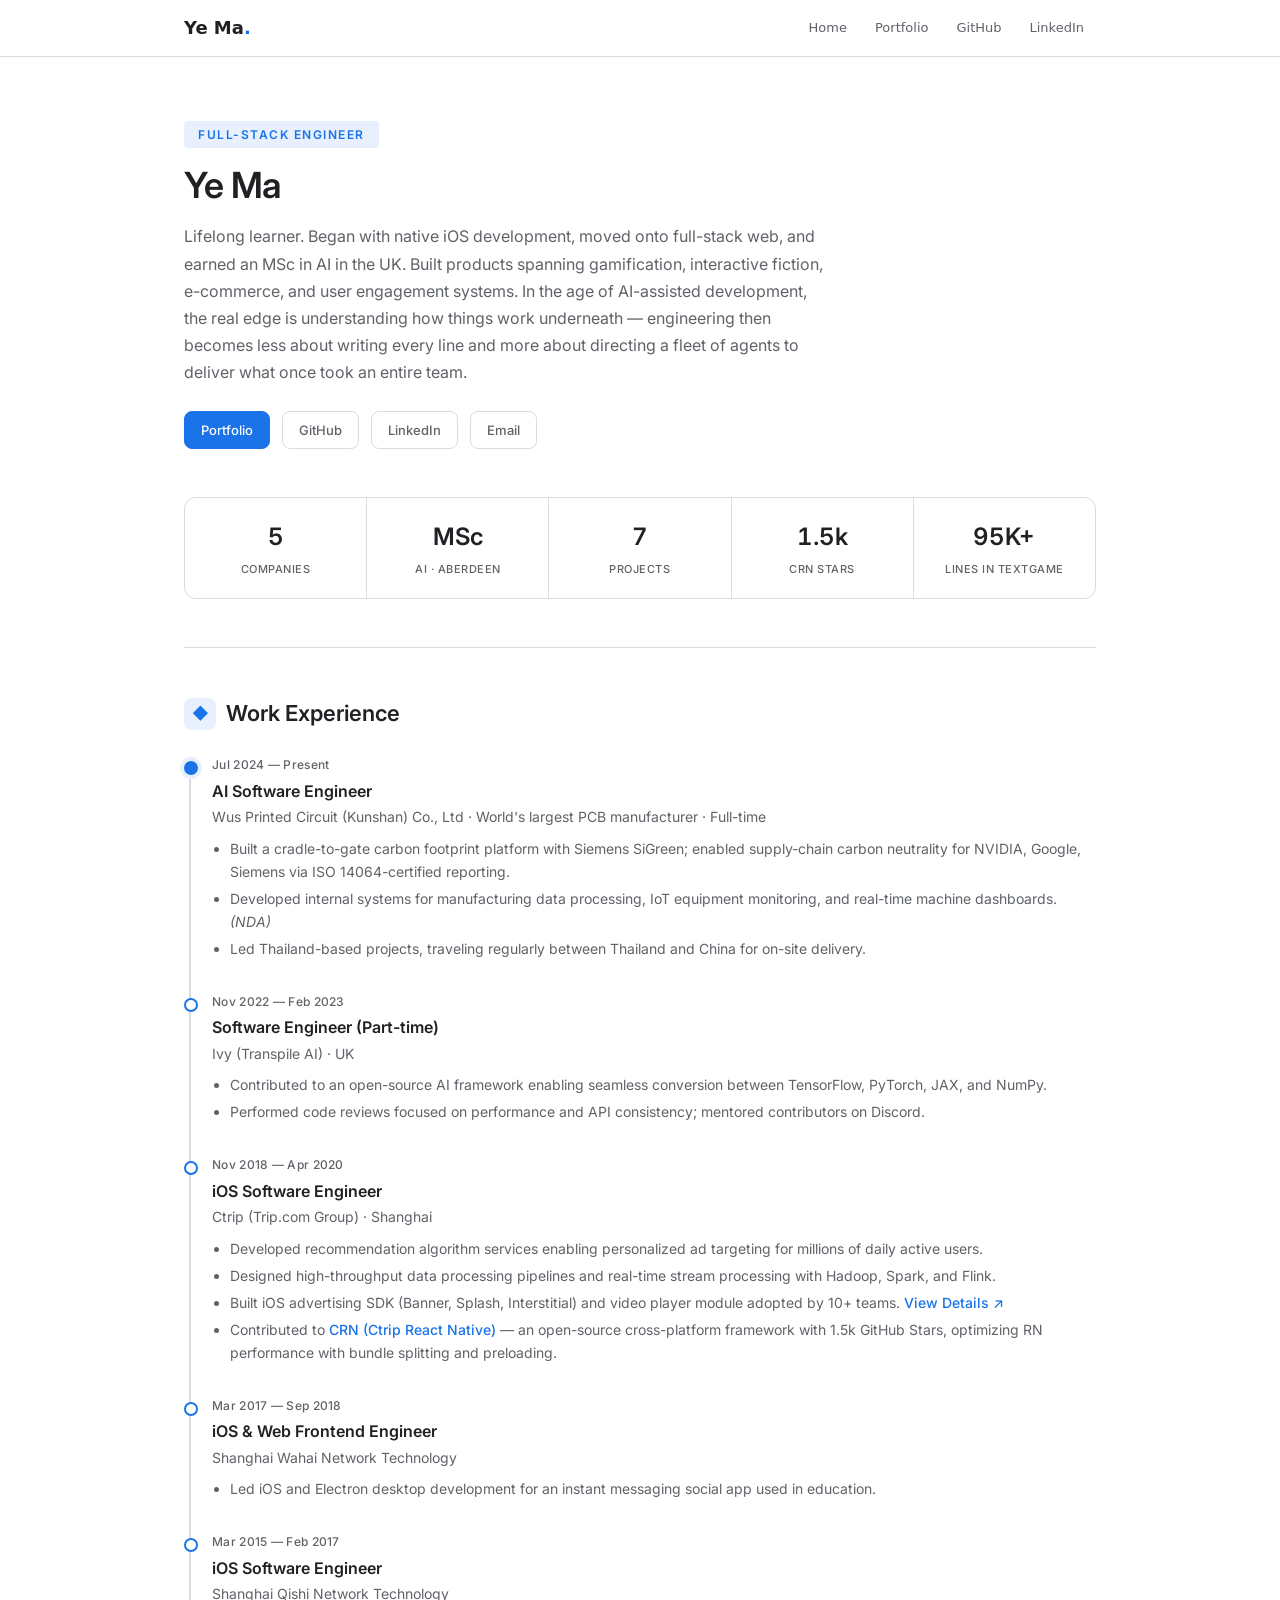
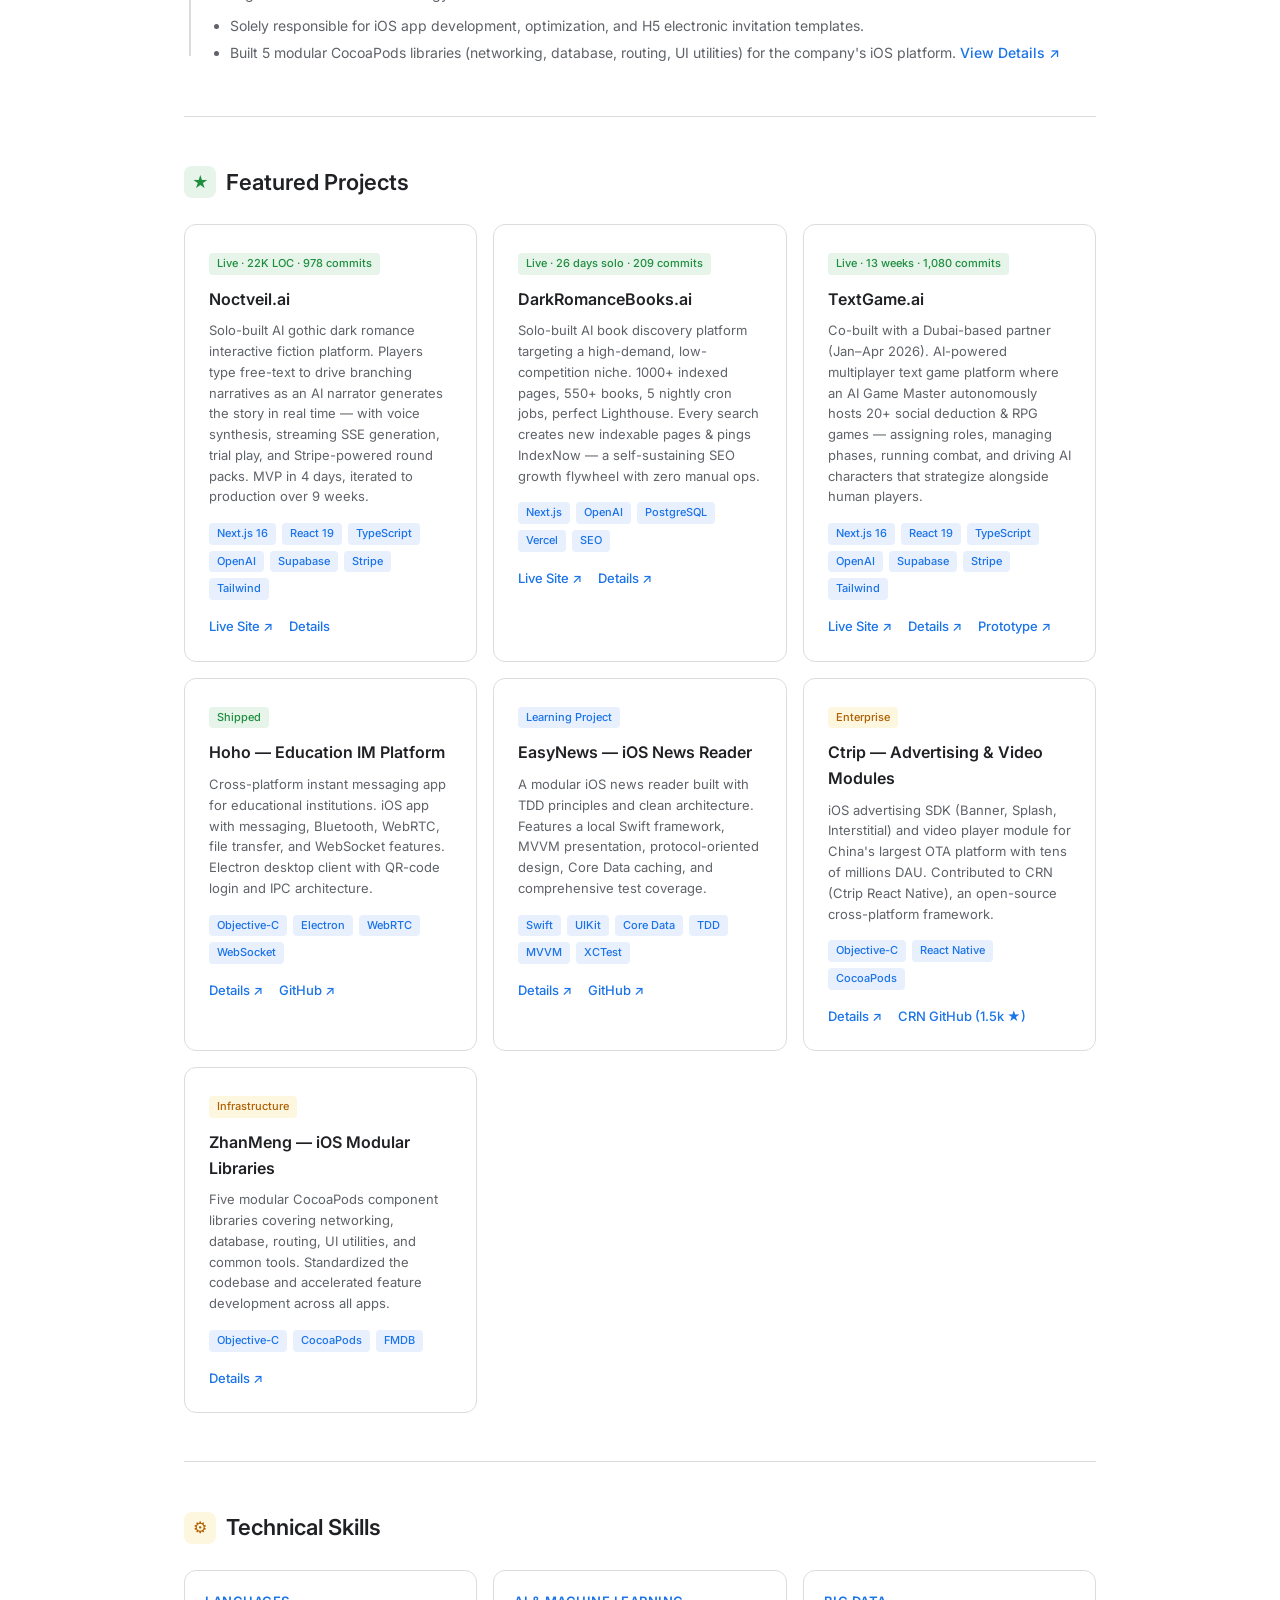
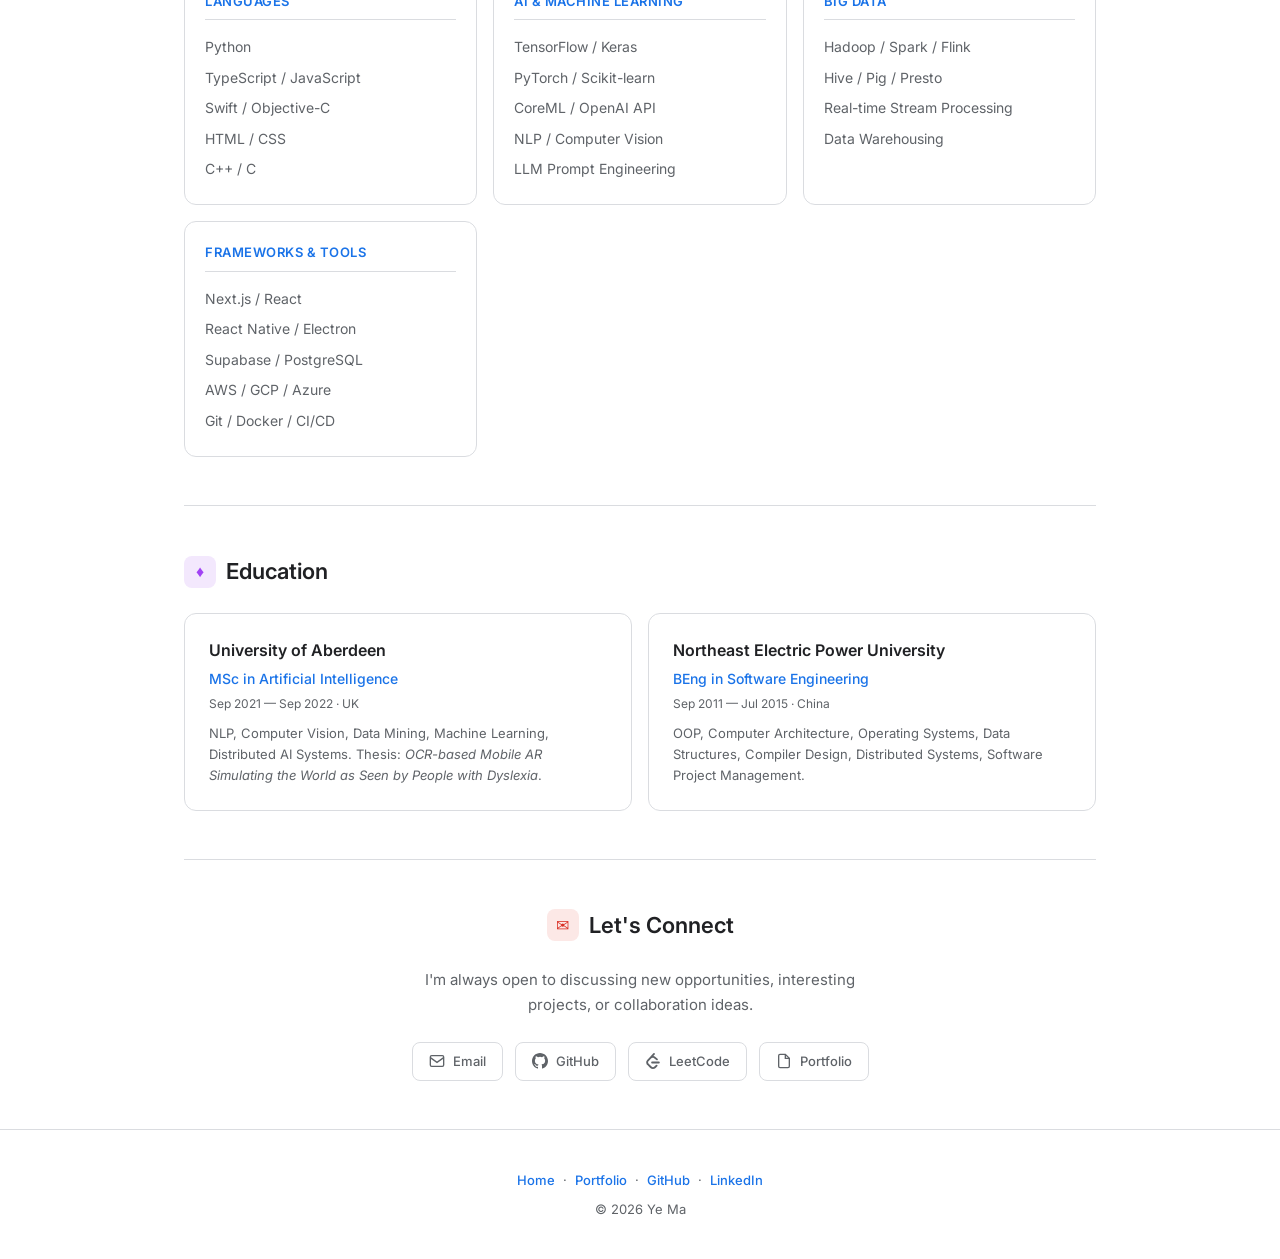
==== commit ffd74a4a: "Describe Wus as world's largest PCB maker; add AI-era intro line; clean orphan assets Co-Authored-By" ====
--- a/index.html
+++ b/index.html
@@ -4,11 +4,11 @@
 <meta charset="UTF-8">
 <meta name="viewport" content="width=device-width, initial-scale=1.0">
 <title>Ye Ma — Full-Stack Software Engineer</title>
-<meta name="description" content="Full-Stack Software Engineer specializing in AI products, SEO-driven web platforms, e-commerce, and iOS development. Builder of DarkRomanceBooks.ai.">
+<meta name="description" content="Full-Stack Software Engineer specializing in AI products, interactive fiction, e-commerce, and iOS development. Builder of TextGame.ai, Noctveil.ai, and DarkRomanceBooks.ai.">
 <meta name="theme-color" content="#1a73e8">
 <link rel="icon" href="data:image/svg+xml,%3Csvg xmlns='http://www.w3.org/2000/svg' viewBox='0 0 16 16'%3E%3Ctext y='14' font-size='14'%3E👨‍💻%3C/text%3E%3C/svg%3E">
 <meta property="og:title" content="Ye Ma — Full-Stack Software Engineer">
-<meta property="og:description" content="Full-Stack Software Engineer specializing in AI products, SEO-driven web platforms, e-commerce, and iOS development.">
+<meta property="og:description" content="Full-Stack Software Engineer specializing in AI products, interactive fiction, e-commerce, and iOS development.">
 <meta property="og:type" content="website">
 <meta property="og:url" content="https://brookema.github.io/resume/index.html">
 <meta name="twitter:card" content="summary_large_image">
@@ -188,7 +188,7 @@
     <div class="hero-tag animate-in">Full-Stack Engineer</div>
     <h1 class="animate-in delay-1">Ye Ma</h1>
     <p class="animate-in delay-2">
-      Lifelong learner. Began with native iOS development, moved onto full-stack web, and earned an MSc in AI in the UK. Built products spanning AI-powered web platforms, e-commerce, and user engagement systems. Embraces AI-augmented development for faster shipping and smarter problem-solving — continuously pushing creative boundaries.
+      Lifelong learner. Began with native iOS development, moved onto full-stack web, and earned an MSc in AI in the UK. Built products spanning gamification, interactive fiction, e-commerce, and user engagement systems. In the age of AI-assisted development, the real edge is understanding how things work underneath — engineering then becomes less about writing every line and more about directing a fleet of agents to deliver what once took an entire team.
     </p>
     <div class="hero-links animate-in delay-3">
       <a href="portfolio.html" class="chip chip-blue">Portfolio</a>
@@ -209,7 +209,7 @@
       <div class="stat-label">AI · Aberdeen</div>
     </div>
     <div class="stat-item">
-      <div class="stat-num">5</div>
+      <div class="stat-num">7</div>
       <div class="stat-label">Projects</div>
     </div>
     <div class="stat-item">
@@ -217,8 +217,8 @@
       <div class="stat-label">CRN Stars</div>
     </div>
     <div class="stat-item">
-      <div class="stat-num">1000+</div>
-      <div class="stat-label">Indexed Pages</div>
+      <div class="stat-num">95K+</div>
+      <div class="stat-label">Lines in TextGame</div>
     </div>
   </div>
 
@@ -236,7 +236,7 @@
         <div class="tl-dot"></div>
         <div class="tl-date">Jul 2024 — Present</div>
         <div class="tl-role">AI Software Engineer</div>
-        <div class="tl-company">Wus Printed Circuit (Kunshan) Co., Ltd · Full-time</div>
+        <div class="tl-company">Wus Printed Circuit (Kunshan) Co., Ltd · World's largest PCB manufacturer · Full-time</div>
         <div class="tl-desc">
           <ul>
             <li>Built a cradle-to-gate carbon footprint platform with Siemens SiGreen; enabled supply-chain carbon neutrality for NVIDIA, Google, Siemens via ISO 14064-certified reporting.</li>
@@ -313,6 +313,27 @@
     <div class="card-grid">
 
       <div class="project-card">
+        <span class="tag tag-green">Live · 22K LOC · 978 commits</span>
+        <h3>Noctveil.ai</h3>
+        <p>
+          Solo-built AI gothic dark romance interactive fiction platform. Players type free-text to drive branching narratives as an AI narrator generates the story in real time — with voice synthesis, streaming SSE generation, trial play, and Stripe-powered round packs. MVP in 4 days, iterated to production over 9 weeks.
+        </p>
+        <div class="tech-tags">
+          <span class="tech-tag">Next.js 16</span>
+          <span class="tech-tag">React 19</span>
+          <span class="tech-tag">TypeScript</span>
+          <span class="tech-tag">OpenAI</span>
+          <span class="tech-tag">Supabase</span>
+          <span class="tech-tag">Stripe</span>
+          <span class="tech-tag">Tailwind</span>
+        </div>
+        <div class="project-links">
+          <a href="https://noctveil.ai" target="_blank">Live Site ↗</a>
+          <a href="noctveil.html">Details</a>
+        </div>
+      </div>
+
+      <div class="project-card">
         <span class="tag tag-green">Live · 26 days solo · 209 commits</span>
         <h3>DarkRomanceBooks.ai</h3>
         <p>
@@ -328,6 +349,28 @@
         <div class="project-links">
           <a href="https://darkromancebooks.ai" target="_blank">Live Site ↗</a>
           <a href="DarkRomanceBooks-TechStack.html">Details ↗</a>
+        </div>
+      </div>
+
+      <div class="project-card">
+        <span class="tag tag-green">Live · 13 weeks · 1,080 commits</span>
+        <h3>TextGame.ai</h3>
+        <p>
+          Co-built with a Dubai-based partner (Jan–Apr 2026). AI-powered multiplayer text game platform where an AI Game Master autonomously hosts 20+ social deduction &amp; RPG games — assigning roles, managing phases, running combat, and driving AI characters that strategize alongside human players.
+        </p>
+        <div class="tech-tags">
+          <span class="tech-tag">Next.js 16</span>
+          <span class="tech-tag">React 19</span>
+          <span class="tech-tag">TypeScript</span>
+          <span class="tech-tag">OpenAI</span>
+          <span class="tech-tag">Supabase</span>
+          <span class="tech-tag">Stripe</span>
+          <span class="tech-tag">Tailwind</span>
+        </div>
+        <div class="project-links">
+          <a href="https://textgame.ai" target="_blank">Live Site ↗</a>
+          <a href="textgame.html">Details ↗</a>
+          <a href="https://twine-rally-11096846.figma.site" target="_blank">Prototype ↗</a>
         </div>
       </div>
 
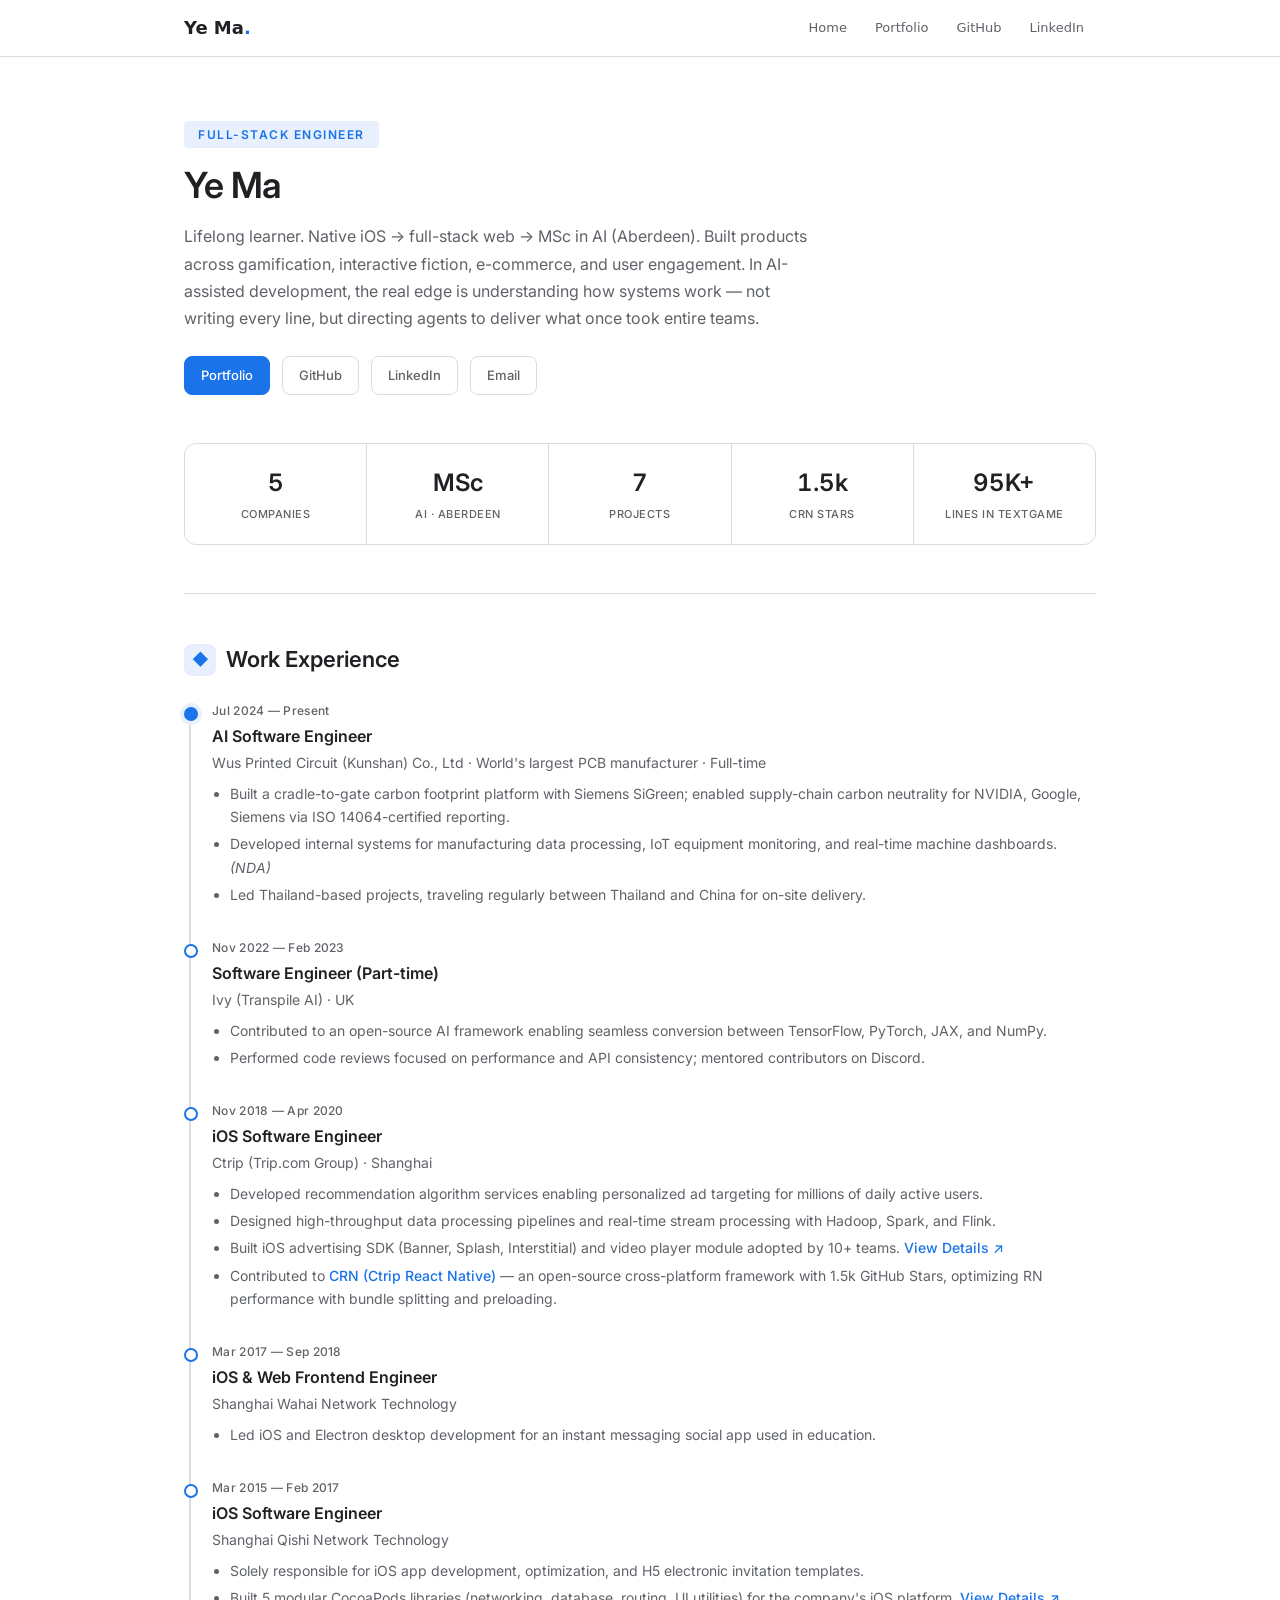
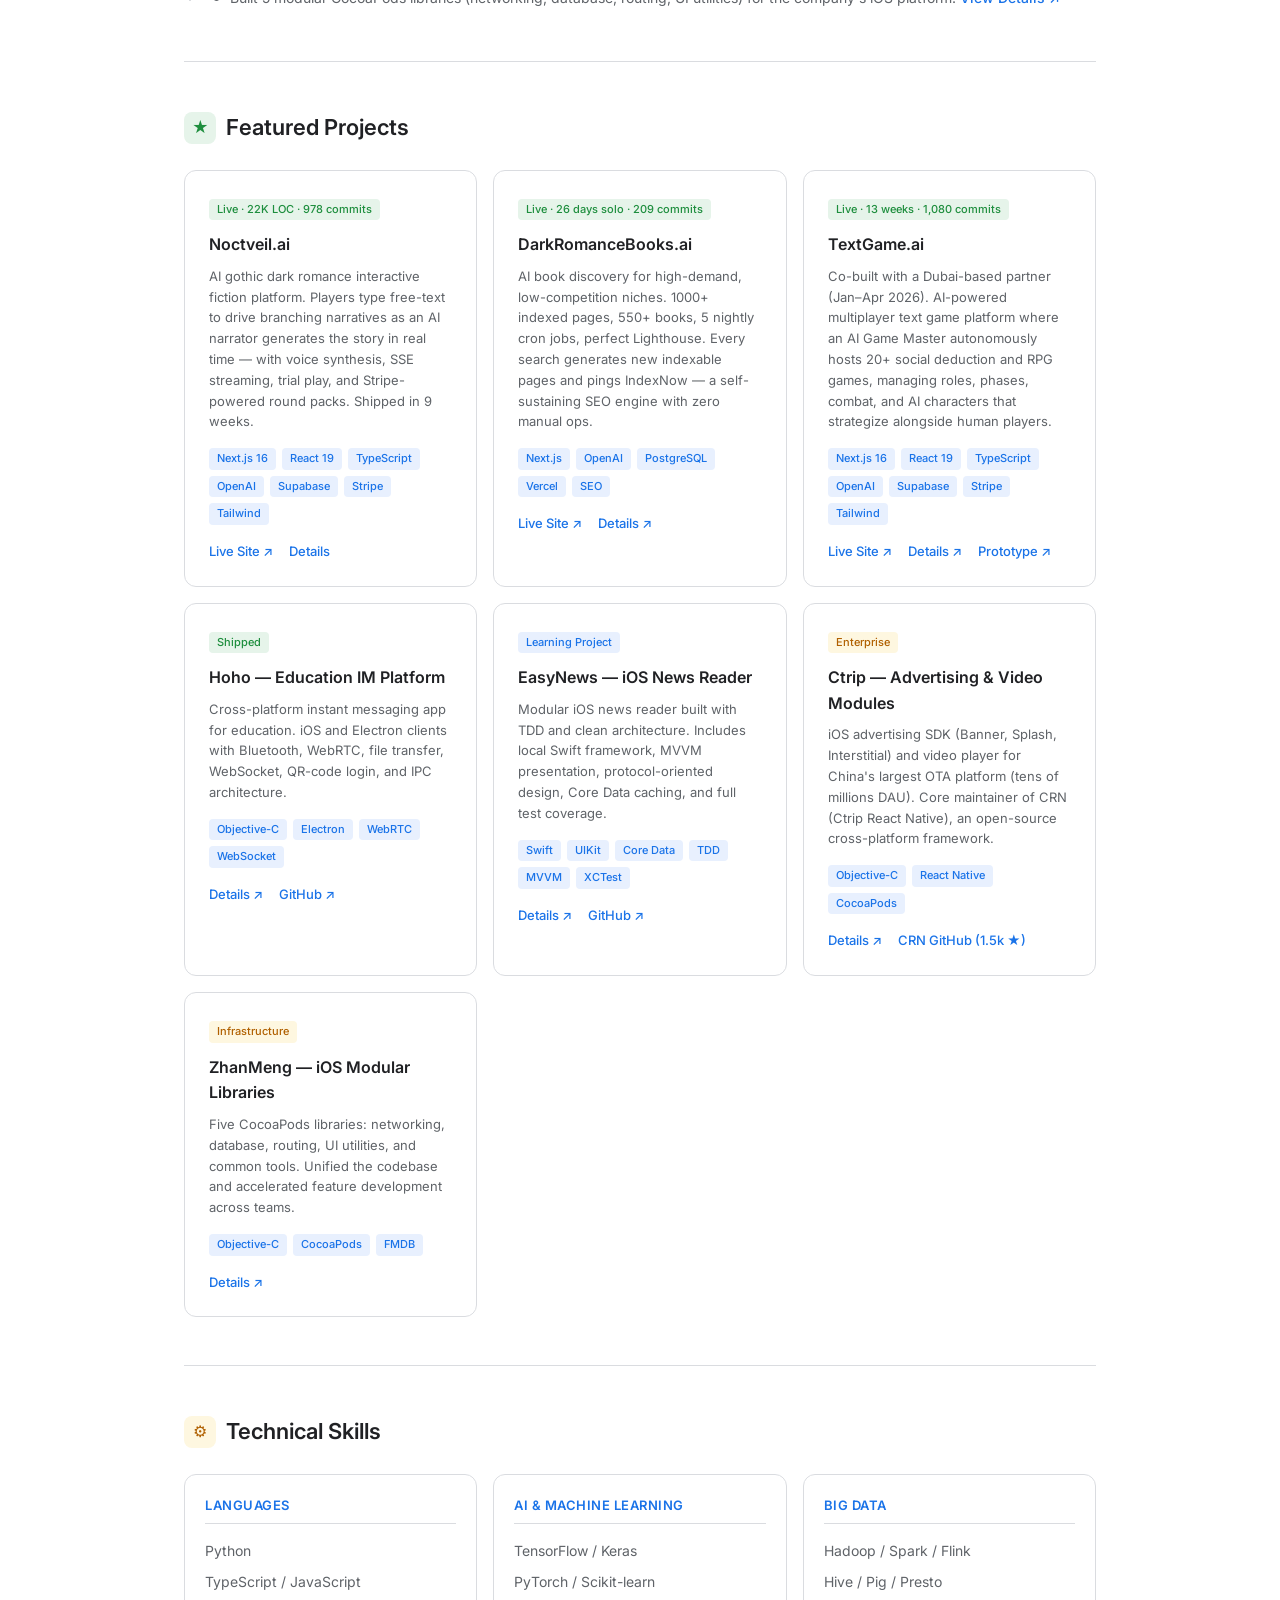
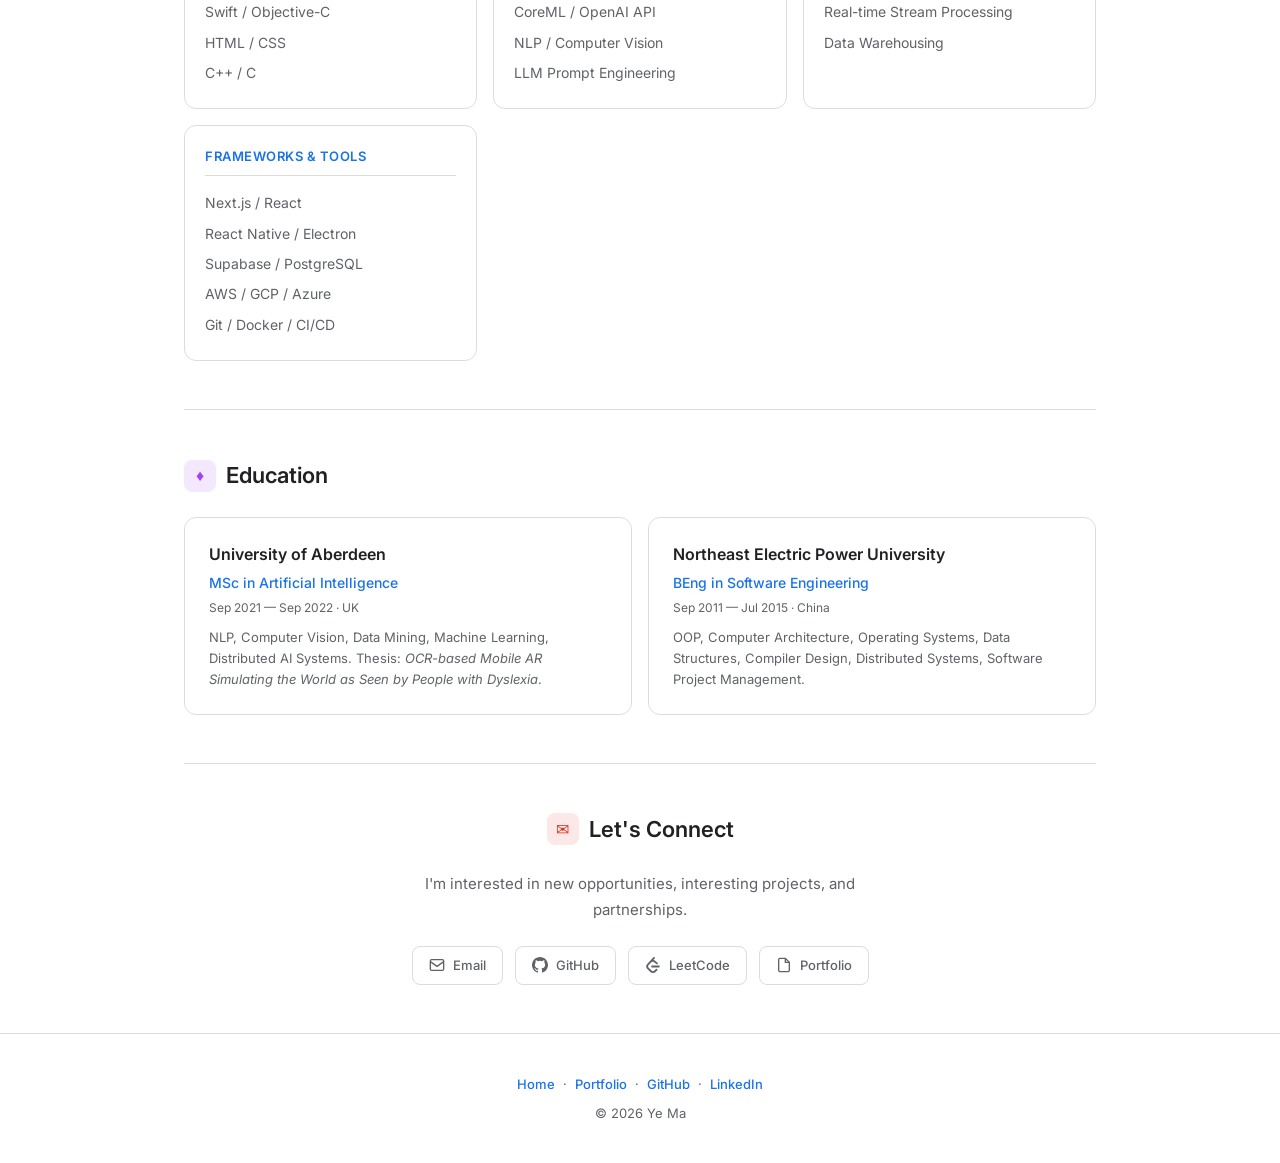
==== commit 6a57fb6e: "Tighten verbose prose across all pages; preserve facts/keywords Trim filler and hedging from hero in" ====
--- a/index.html
+++ b/index.html
@@ -188,7 +188,7 @@
     <div class="hero-tag animate-in">Full-Stack Engineer</div>
     <h1 class="animate-in delay-1">Ye Ma</h1>
     <p class="animate-in delay-2">
-      Lifelong learner. Began with native iOS development, moved onto full-stack web, and earned an MSc in AI in the UK. Built products spanning gamification, interactive fiction, e-commerce, and user engagement systems. In the age of AI-assisted development, the real edge is understanding how things work underneath — engineering then becomes less about writing every line and more about directing a fleet of agents to deliver what once took an entire team.
+      Lifelong learner. Native iOS → full-stack web → MSc in AI (Aberdeen). Built products across gamification, interactive fiction, e-commerce, and user engagement. In AI-assisted development, the real edge is understanding how systems work — not writing every line, but directing agents to deliver what once took entire teams.
     </p>
     <div class="hero-links animate-in delay-3">
       <a href="portfolio.html" class="chip chip-blue">Portfolio</a>
@@ -316,7 +316,7 @@
         <span class="tag tag-green">Live · 22K LOC · 978 commits</span>
         <h3>Noctveil.ai</h3>
         <p>
-          Solo-built AI gothic dark romance interactive fiction platform. Players type free-text to drive branching narratives as an AI narrator generates the story in real time — with voice synthesis, streaming SSE generation, trial play, and Stripe-powered round packs. MVP in 4 days, iterated to production over 9 weeks.
+          AI gothic dark romance interactive fiction platform. Players type free-text to drive branching narratives as an AI narrator generates the story in real time — with voice synthesis, SSE streaming, trial play, and Stripe-powered round packs. Shipped in 9 weeks.
         </p>
         <div class="tech-tags">
           <span class="tech-tag">Next.js 16</span>
@@ -337,7 +337,7 @@
         <span class="tag tag-green">Live · 26 days solo · 209 commits</span>
         <h3>DarkRomanceBooks.ai</h3>
         <p>
-          Solo-built AI book discovery platform targeting a high-demand, low-competition niche. 1000+ indexed pages, 550+ books, 5 nightly cron jobs, perfect Lighthouse. Every search creates new indexable pages &amp; pings IndexNow — a self-sustaining SEO growth flywheel with zero manual ops.
+          AI book discovery for high-demand, low-competition niches. 1000+ indexed pages, 550+ books, 5 nightly cron jobs, perfect Lighthouse. Every search generates new indexable pages and pings IndexNow — a self-sustaining SEO engine with zero manual ops.
         </p>
         <div class="tech-tags">
           <span class="tech-tag">Next.js</span>
@@ -356,7 +356,7 @@
         <span class="tag tag-green">Live · 13 weeks · 1,080 commits</span>
         <h3>TextGame.ai</h3>
         <p>
-          Co-built with a Dubai-based partner (Jan–Apr 2026). AI-powered multiplayer text game platform where an AI Game Master autonomously hosts 20+ social deduction &amp; RPG games — assigning roles, managing phases, running combat, and driving AI characters that strategize alongside human players.
+          Co-built with a Dubai-based partner (Jan–Apr 2026). AI-powered multiplayer text game platform where an AI Game Master autonomously hosts 20+ social deduction and RPG games, managing roles, phases, combat, and AI characters that strategize alongside human players.
         </p>
         <div class="tech-tags">
           <span class="tech-tag">Next.js 16</span>
@@ -378,7 +378,7 @@
         <span class="tag tag-green">Shipped</span>
         <h3>Hoho — Education IM Platform</h3>
         <p>
-          Cross-platform instant messaging app for educational institutions. iOS app with messaging, Bluetooth, WebRTC, file transfer, and WebSocket features. Electron desktop client with QR-code login and IPC architecture.
+          Cross-platform instant messaging app for education. iOS and Electron clients with Bluetooth, WebRTC, file transfer, WebSocket, QR-code login, and IPC architecture.
         </p>
         <div class="tech-tags">
           <span class="tech-tag">Objective-C</span>
@@ -396,7 +396,7 @@
         <span class="tag tag-blue">Learning Project</span>
         <h3>EasyNews — iOS News Reader</h3>
         <p>
-          A modular iOS news reader built with TDD principles and clean architecture. Features a local Swift framework, MVVM presentation, protocol-oriented design, Core Data caching, and comprehensive test coverage.
+          Modular iOS news reader built with TDD and clean architecture. Includes local Swift framework, MVVM presentation, protocol-oriented design, Core Data caching, and full test coverage.
         </p>
         <div class="tech-tags">
           <span class="tech-tag">Swift</span>
@@ -416,7 +416,7 @@
         <span class="tag tag-yellow">Enterprise</span>
         <h3>Ctrip — Advertising &amp; Video Modules</h3>
         <p>
-          iOS advertising SDK (Banner, Splash, Interstitial) and video player module for China's largest OTA platform with tens of millions DAU. Contributed to CRN (Ctrip React Native), an open-source cross-platform framework.
+          iOS advertising SDK (Banner, Splash, Interstitial) and video player for China's largest OTA platform (tens of millions DAU). Core maintainer of CRN (Ctrip React Native), an open-source cross-platform framework.
         </p>
         <div class="tech-tags">
           <span class="tech-tag">Objective-C</span>
@@ -433,7 +433,7 @@
         <span class="tag tag-yellow">Infrastructure</span>
         <h3>ZhanMeng — iOS Modular Libraries</h3>
         <p>
-          Five modular CocoaPods component libraries covering networking, database, routing, UI utilities, and common tools. Standardized the codebase and accelerated feature development across all apps.
+          Five CocoaPods libraries: networking, database, routing, UI utilities, and common tools. Unified the codebase and accelerated feature development across teams.
         </p>
         <div class="tech-tags">
           <span class="tech-tag">Objective-C</span>
@@ -531,7 +531,7 @@
       <div class="section-icon" style="background:var(--red-light);color:var(--red);">&#9993;</div>
       <h2>Let's Connect</h2>
     </div>
-    <p>I'm always open to discussing new opportunities, interesting projects, or collaboration ideas.</p>
+    <p>I'm interested in new opportunities, interesting projects, and partnerships.</p>
     <div class="contact-links">
       <a href="mailto:maye634028187@gmail.com" class="contact-link">
         <svg width="16" height="16" viewBox="0 0 24 24" fill="none" stroke="currentColor" stroke-width="2"><rect x="2" y="4" width="20" height="16" rx="2"/><path d="M22 7l-10 7L2 7"/></svg>
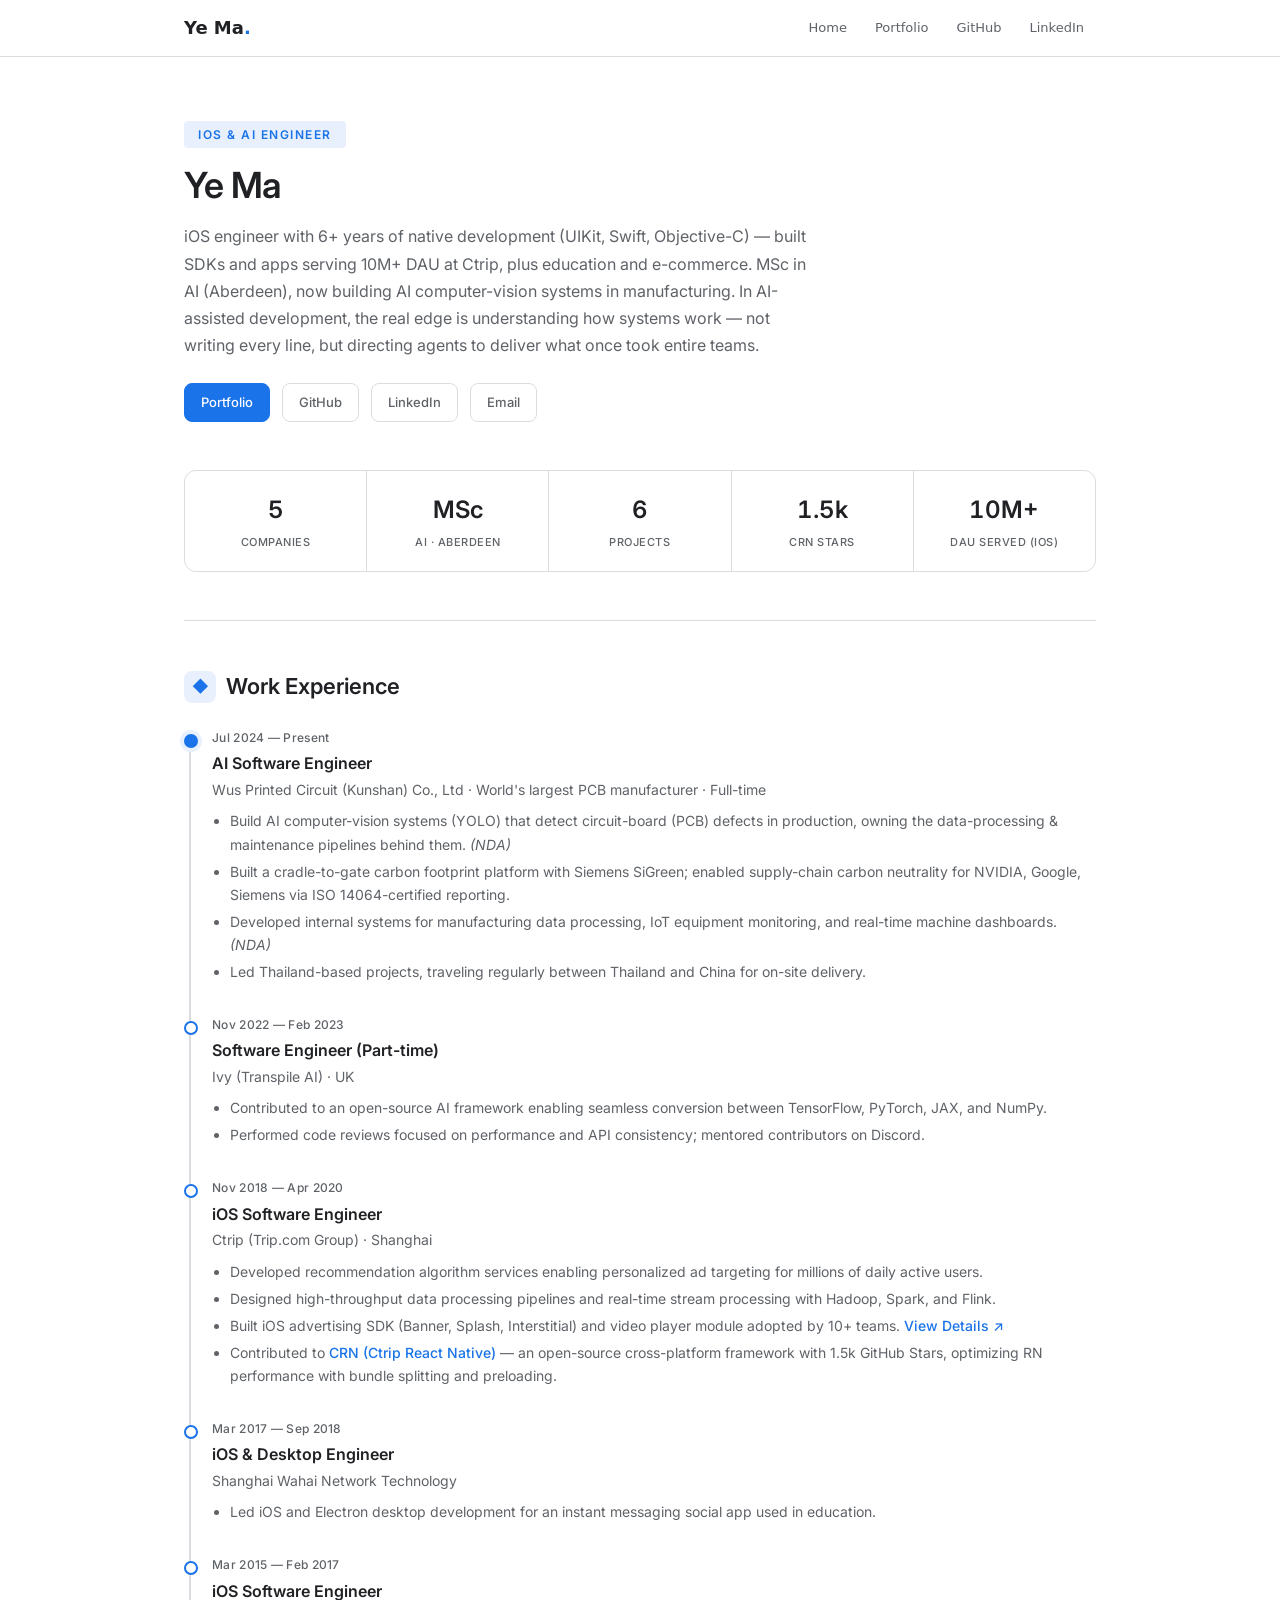
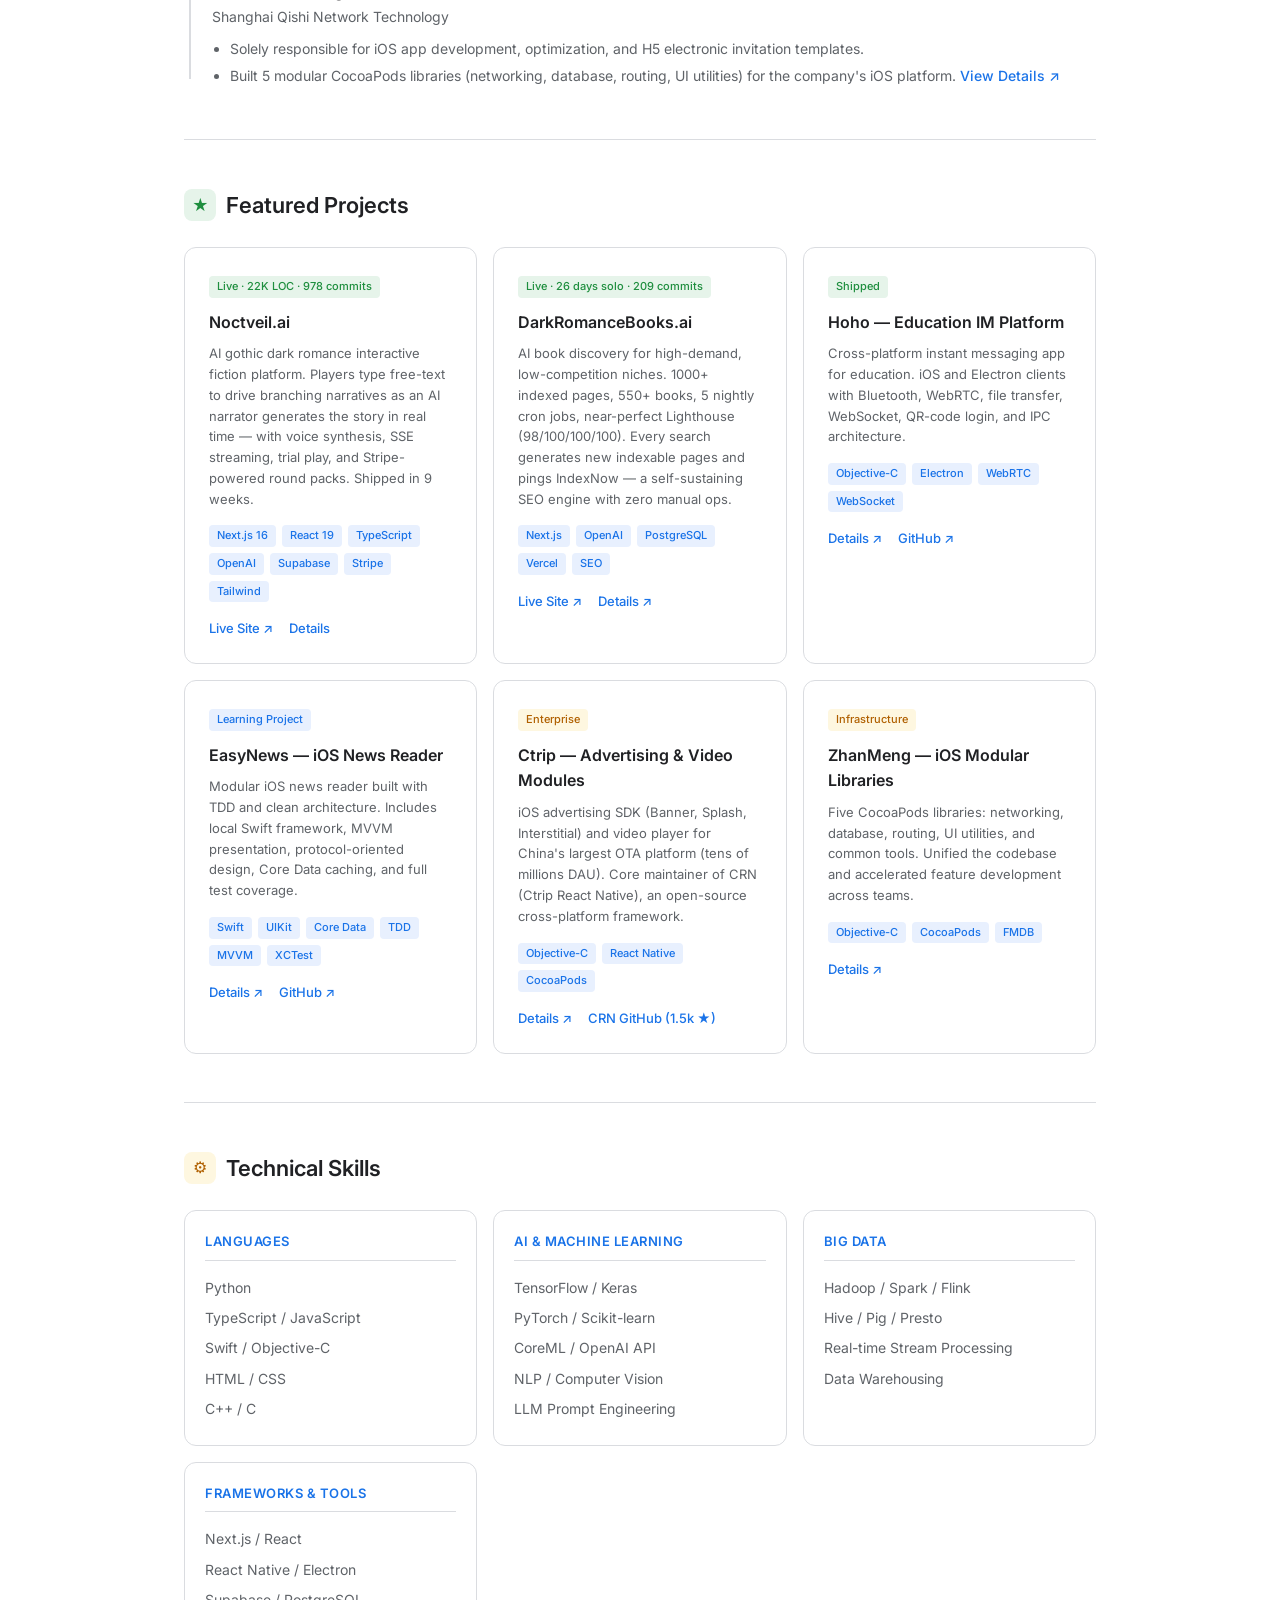
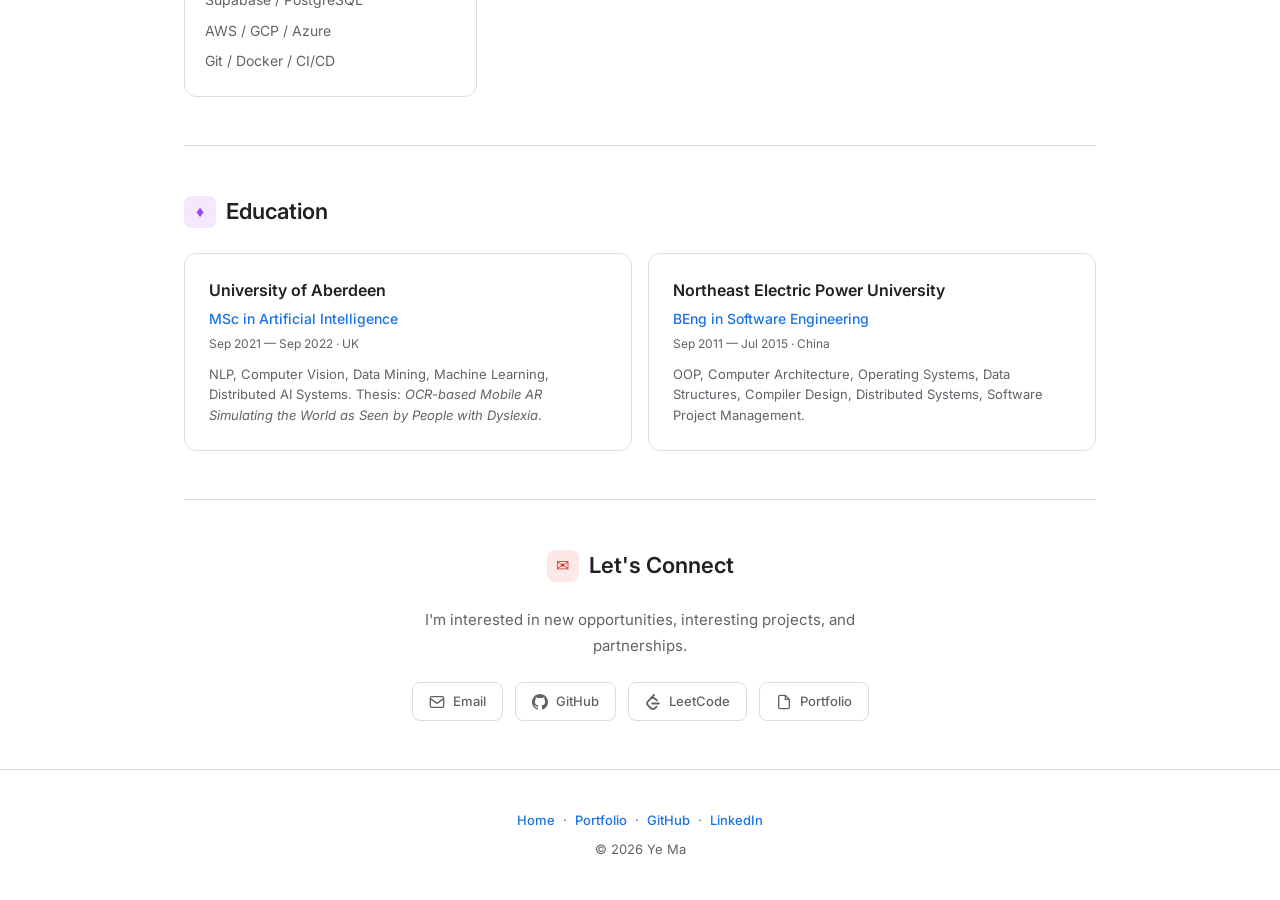
==== commit f0875946: "Portfolio: drop TextGame, lean positioning to iOS (Airbnb target) - Remove TextGame.ai entirely: car" ====
--- a/index.html
+++ b/index.html
@@ -3,12 +3,12 @@
 <head>
 <meta charset="UTF-8">
 <meta name="viewport" content="width=device-width, initial-scale=1.0">
-<title>Ye Ma — Full-Stack Software Engineer</title>
-<meta name="description" content="Full-Stack Software Engineer specializing in AI products, interactive fiction, e-commerce, and iOS development. Builder of TextGame.ai, Noctveil.ai, and DarkRomanceBooks.ai.">
+<title>Ye Ma — iOS &amp; AI Software Engineer</title>
+<meta name="description" content="iOS &amp; AI Software Engineer — 6+ years of native iOS (UIKit, Swift, Objective-C), plus AI computer vision and full-stack web. Builder of Noctveil.ai and DarkRomanceBooks.ai.">
 <meta name="theme-color" content="#1a73e8">
 <link rel="icon" href="data:image/svg+xml,%3Csvg xmlns='http://www.w3.org/2000/svg' viewBox='0 0 16 16'%3E%3Ctext y='14' font-size='14'%3E👨‍💻%3C/text%3E%3C/svg%3E">
-<meta property="og:title" content="Ye Ma — Full-Stack Software Engineer">
-<meta property="og:description" content="Full-Stack Software Engineer specializing in AI products, interactive fiction, e-commerce, and iOS development.">
+<meta property="og:title" content="Ye Ma — iOS &amp; AI Software Engineer">
+<meta property="og:description" content="iOS &amp; AI Software Engineer — native iOS, AI computer vision, and full-stack web.">
 <meta property="og:type" content="website">
 <meta property="og:url" content="https://brookema.github.io/resume/index.html">
 <meta name="twitter:card" content="summary_large_image">
@@ -185,10 +185,10 @@
 
   <!-- HERO -->
   <div class="hero">
-    <div class="hero-tag animate-in">Full-Stack Engineer</div>
+    <div class="hero-tag animate-in">iOS &amp; AI Engineer</div>
     <h1 class="animate-in delay-1">Ye Ma</h1>
     <p class="animate-in delay-2">
-      Lifelong learner. Native iOS → full-stack web → MSc in AI (Aberdeen). Built products across gamification, interactive fiction, e-commerce, and user engagement. In AI-assisted development, the real edge is understanding how systems work — not writing every line, but directing agents to deliver what once took entire teams.
+      iOS engineer with 6+ years of native development (UIKit, Swift, Objective-C) — built SDKs and apps serving 10M+ DAU at Ctrip, plus education and e-commerce. MSc in AI (Aberdeen), now building AI computer-vision systems in manufacturing. In AI-assisted development, the real edge is understanding how systems work — not writing every line, but directing agents to deliver what once took entire teams.
     </p>
     <div class="hero-links animate-in delay-3">
       <a href="portfolio.html" class="chip chip-blue">Portfolio</a>
@@ -209,7 +209,7 @@
       <div class="stat-label">AI · Aberdeen</div>
     </div>
     <div class="stat-item">
-      <div class="stat-num">7</div>
+      <div class="stat-num">6</div>
       <div class="stat-label">Projects</div>
     </div>
     <div class="stat-item">
@@ -217,8 +217,8 @@
       <div class="stat-label">CRN Stars</div>
     </div>
     <div class="stat-item">
-      <div class="stat-num">95K+</div>
-      <div class="stat-label">Lines in TextGame</div>
+      <div class="stat-num">10M+</div>
+      <div class="stat-label">DAU Served (iOS)</div>
     </div>
   </div>
 
@@ -239,6 +239,7 @@
         <div class="tl-company">Wus Printed Circuit (Kunshan) Co., Ltd · World's largest PCB manufacturer · Full-time</div>
         <div class="tl-desc">
           <ul>
+            <li>Build AI computer-vision systems (YOLO) that detect circuit-board (PCB) defects in production, owning the data-processing &amp; maintenance pipelines behind them. <em>(NDA)</em></li>
             <li>Built a cradle-to-gate carbon footprint platform with Siemens SiGreen; enabled supply-chain carbon neutrality for NVIDIA, Google, Siemens via ISO 14064-certified reporting.</li>
             <li>Developed internal systems for manufacturing data processing, IoT equipment monitoring, and real-time machine dashboards. <em>(NDA)</em></li>
             <li>Led Thailand-based projects, traveling regularly between Thailand and China for on-site delivery.</li>
@@ -277,7 +278,7 @@
       <div class="tl-item">
         <div class="tl-dot"></div>
         <div class="tl-date">Mar 2017 — Sep 2018</div>
-        <div class="tl-role">iOS &amp; Web Frontend Engineer</div>
+        <div class="tl-role">iOS &amp; Desktop Engineer</div>
         <div class="tl-company">Shanghai Wahai Network Technology</div>
         <div class="tl-desc">
           <ul>
@@ -337,7 +338,7 @@
         <span class="tag tag-green">Live · 26 days solo · 209 commits</span>
         <h3>DarkRomanceBooks.ai</h3>
         <p>
-          AI book discovery for high-demand, low-competition niches. 1000+ indexed pages, 550+ books, 5 nightly cron jobs, perfect Lighthouse. Every search generates new indexable pages and pings IndexNow — a self-sustaining SEO engine with zero manual ops.
+          AI book discovery for high-demand, low-competition niches. 1000+ indexed pages, 550+ books, 5 nightly cron jobs, near-perfect Lighthouse (98/100/100/100). Every search generates new indexable pages and pings IndexNow — a self-sustaining SEO engine with zero manual ops.
         </p>
         <div class="tech-tags">
           <span class="tech-tag">Next.js</span>
@@ -349,28 +350,6 @@
         <div class="project-links">
           <a href="https://darkromancebooks.ai" target="_blank">Live Site ↗</a>
           <a href="DarkRomanceBooks-TechStack.html">Details ↗</a>
-        </div>
-      </div>
-
-      <div class="project-card">
-        <span class="tag tag-green">Live · 13 weeks · 1,080 commits</span>
-        <h3>TextGame.ai</h3>
-        <p>
-          Co-built with a Dubai-based partner (Jan–Apr 2026). AI-powered multiplayer text game platform where an AI Game Master autonomously hosts 20+ social deduction and RPG games, managing roles, phases, combat, and AI characters that strategize alongside human players.
-        </p>
-        <div class="tech-tags">
-          <span class="tech-tag">Next.js 16</span>
-          <span class="tech-tag">React 19</span>
-          <span class="tech-tag">TypeScript</span>
-          <span class="tech-tag">OpenAI</span>
-          <span class="tech-tag">Supabase</span>
-          <span class="tech-tag">Stripe</span>
-          <span class="tech-tag">Tailwind</span>
-        </div>
-        <div class="project-links">
-          <a href="https://textgame.ai" target="_blank">Live Site ↗</a>
-          <a href="textgame.html">Details ↗</a>
-          <a href="https://twine-rally-11096846.figma.site" target="_blank">Prototype ↗</a>
         </div>
       </div>
 
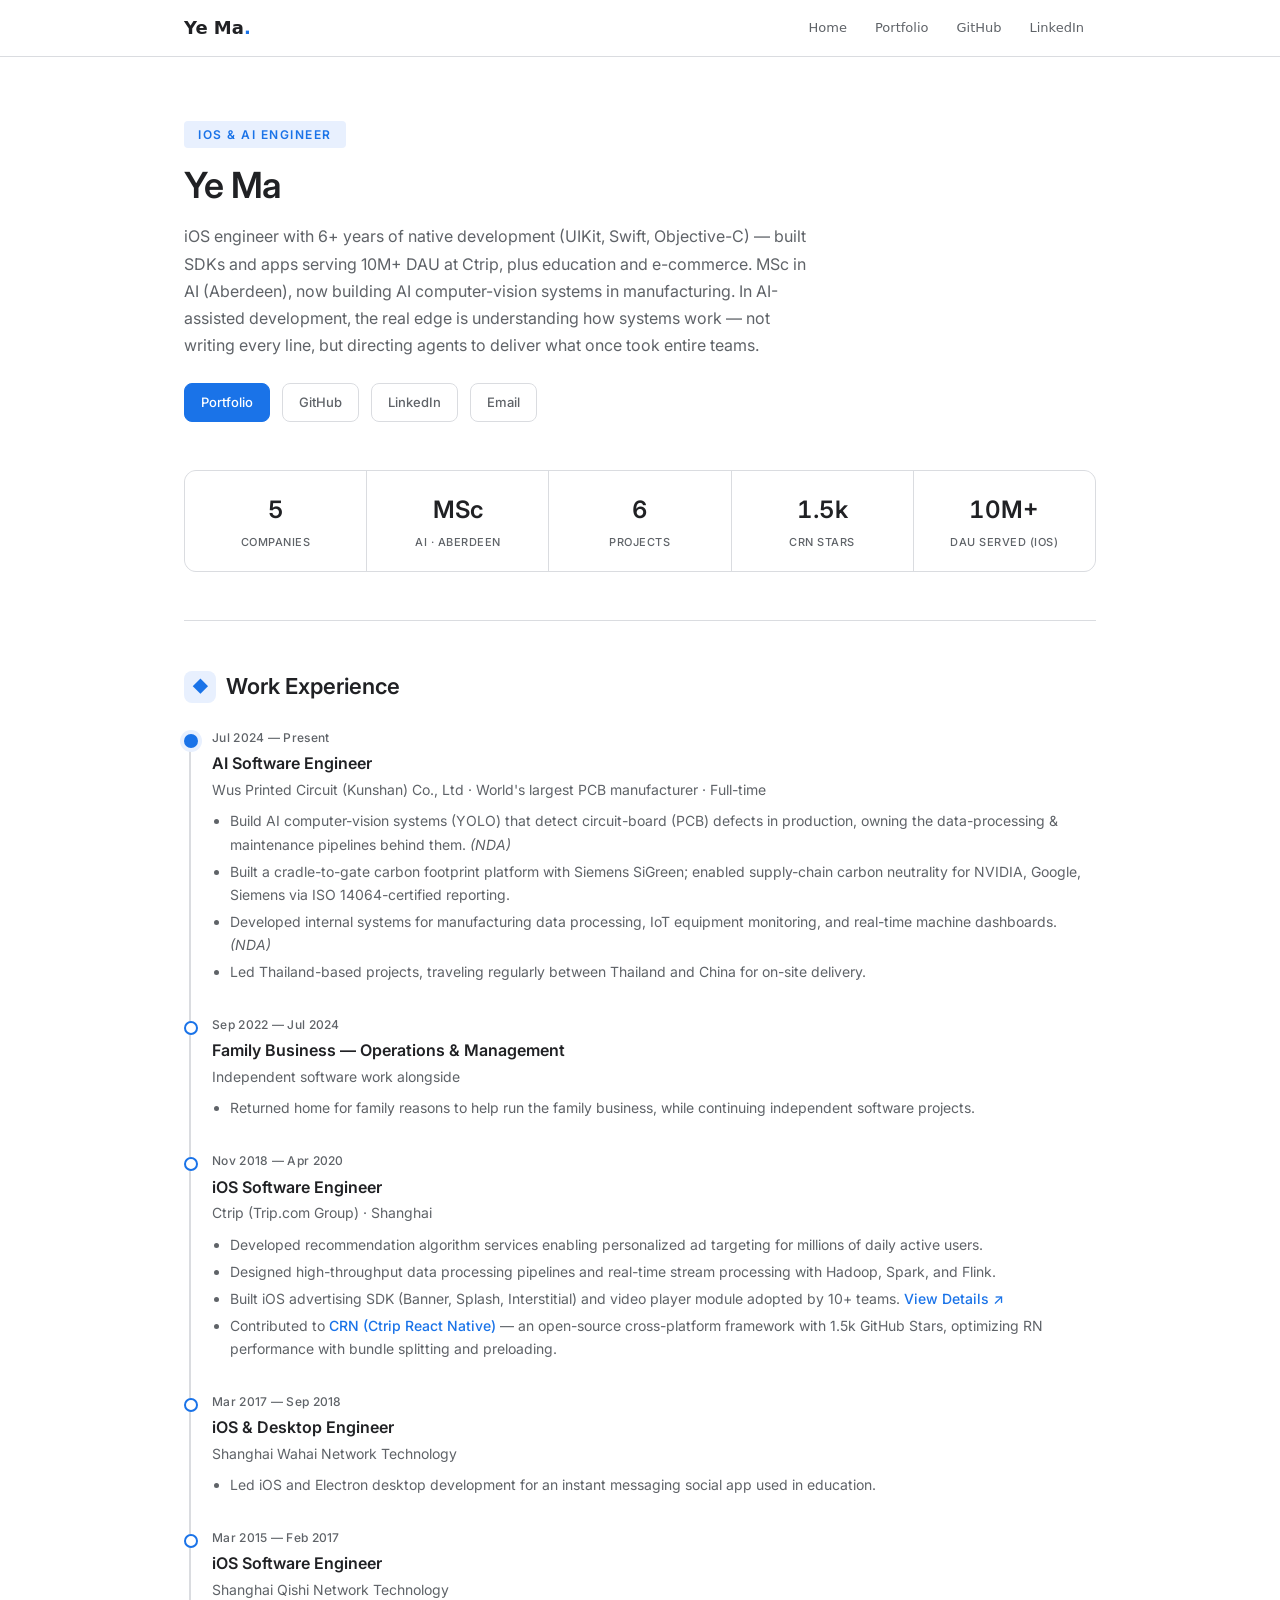
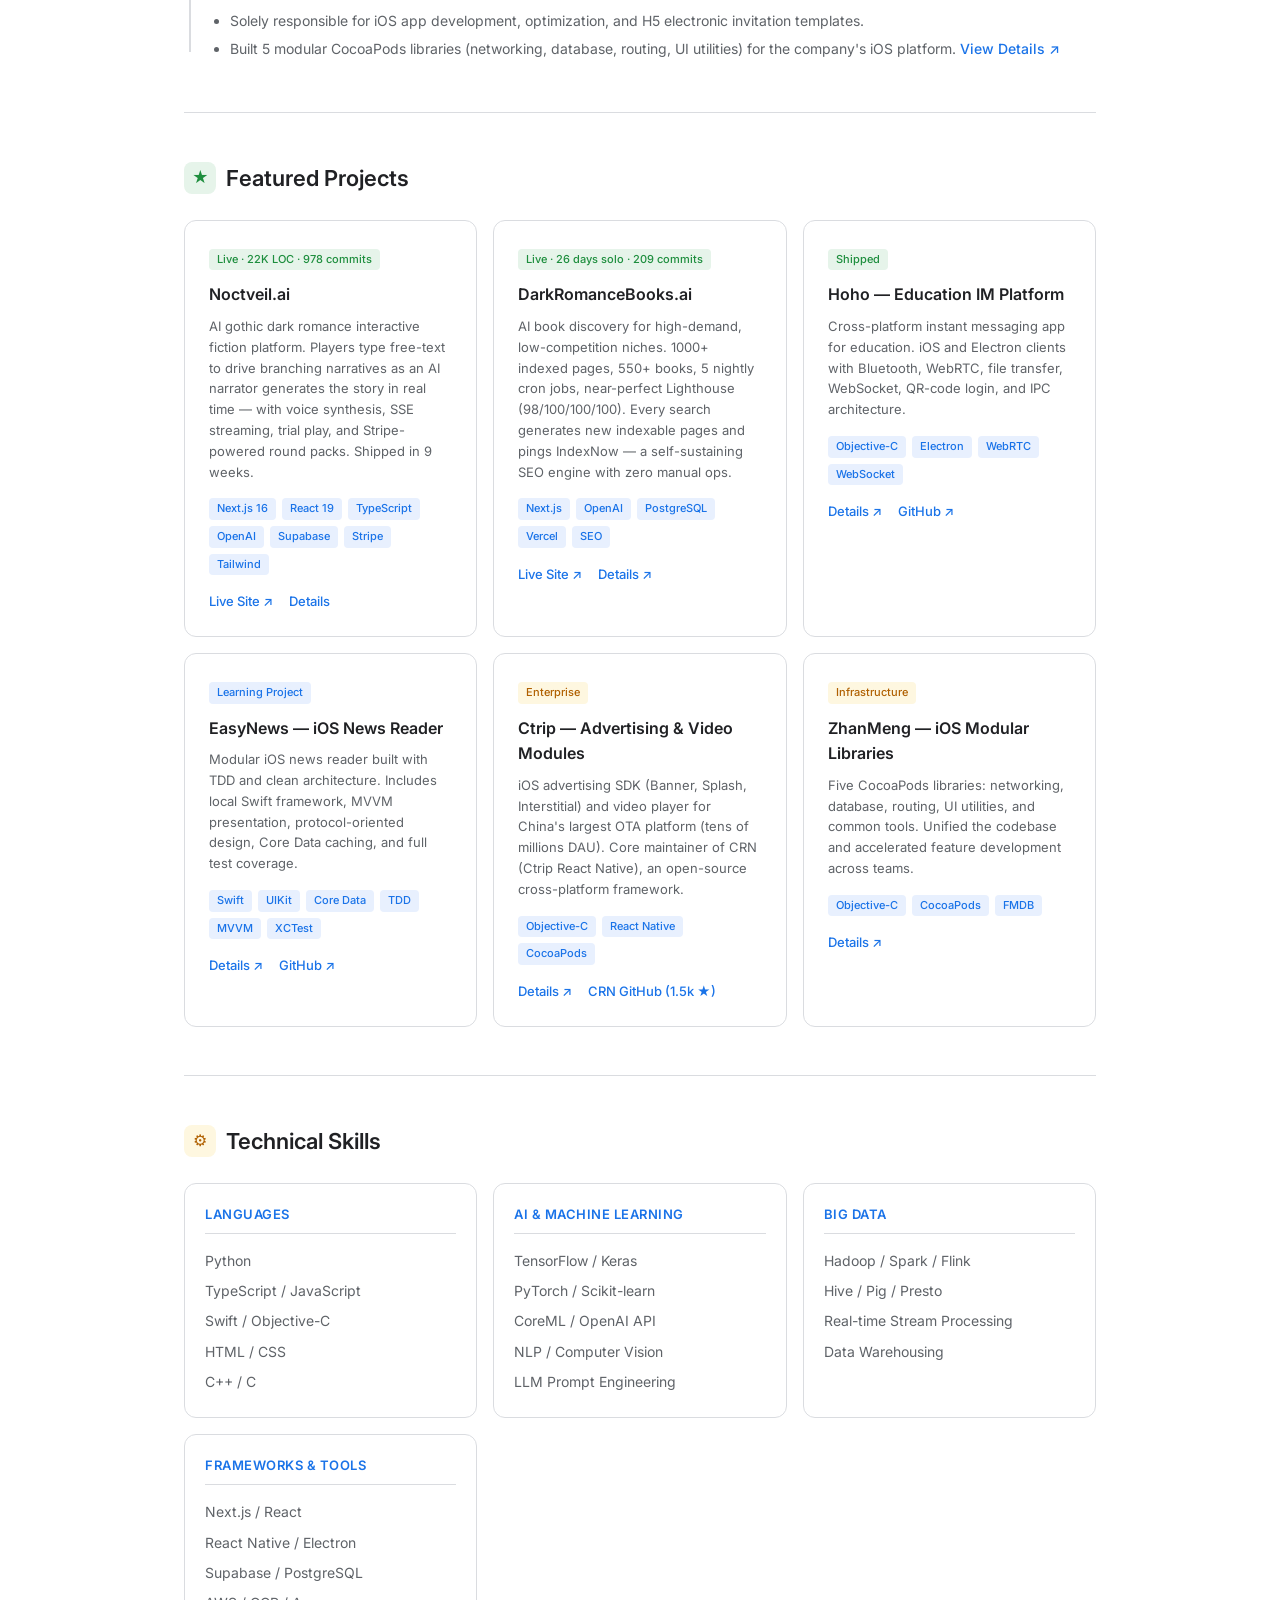
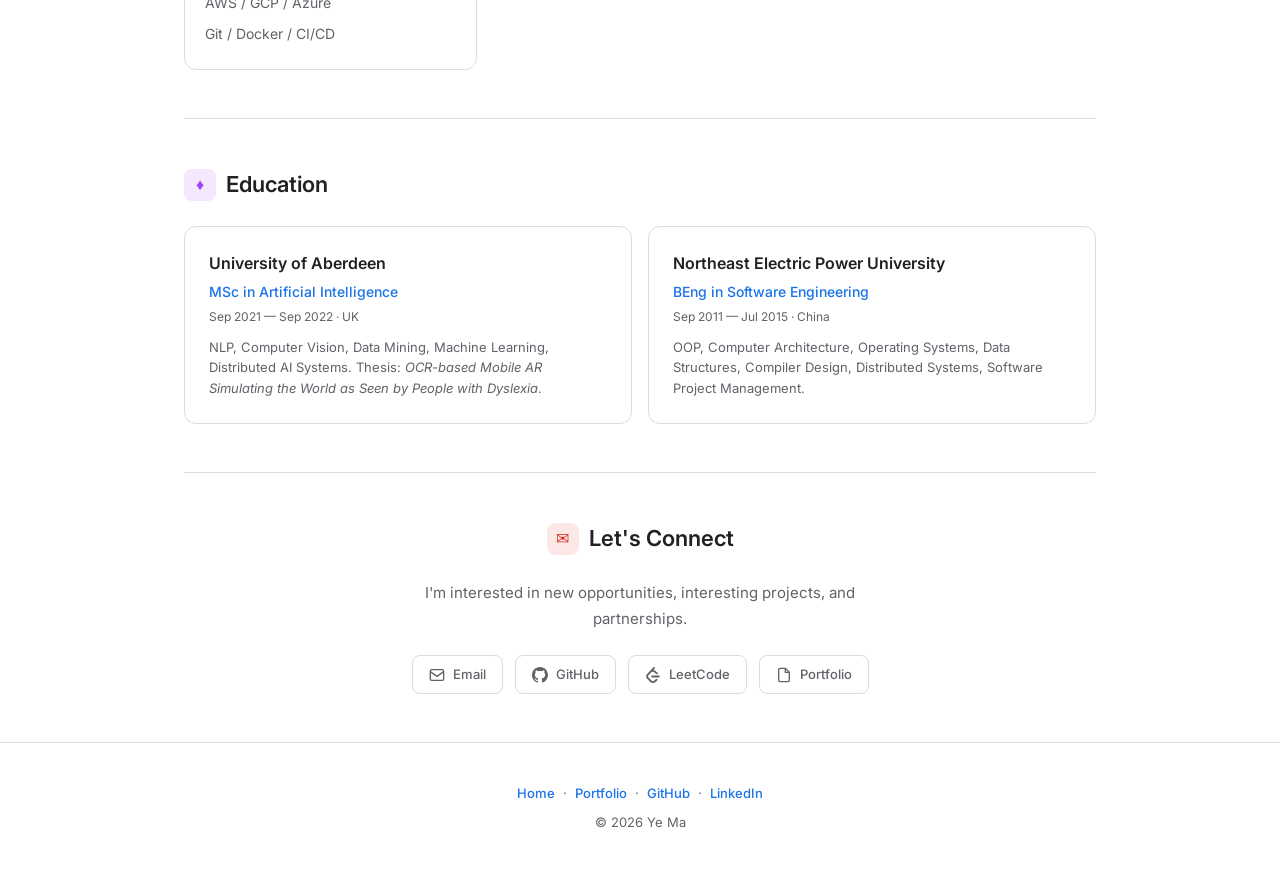
==== commit 5ad76b63: "Portfolio: replace Ivy part-time entry with Family Business (match resume) Removes the Ivy (Transpil" ====
--- a/index.html
+++ b/index.html
@@ -249,13 +249,12 @@
 
       <div class="tl-item">
         <div class="tl-dot"></div>
-        <div class="tl-date">Nov 2022 — Feb 2023</div>
-        <div class="tl-role">Software Engineer (Part-time)</div>
-        <div class="tl-company">Ivy (Transpile AI) · UK</div>
+        <div class="tl-date">Sep 2022 — Jul 2024</div>
+        <div class="tl-role">Family Business &mdash; Operations &amp; Management</div>
+        <div class="tl-company">Independent software work alongside</div>
         <div class="tl-desc">
           <ul>
-            <li>Contributed to an open-source AI framework enabling seamless conversion between TensorFlow, PyTorch, JAX, and NumPy.</li>
-            <li>Performed code reviews focused on performance and API consistency; mentored contributors on Discord.</li>
+            <li>Returned home for family reasons to help run the family business, while continuing independent software projects.</li>
           </ul>
         </div>
       </div>
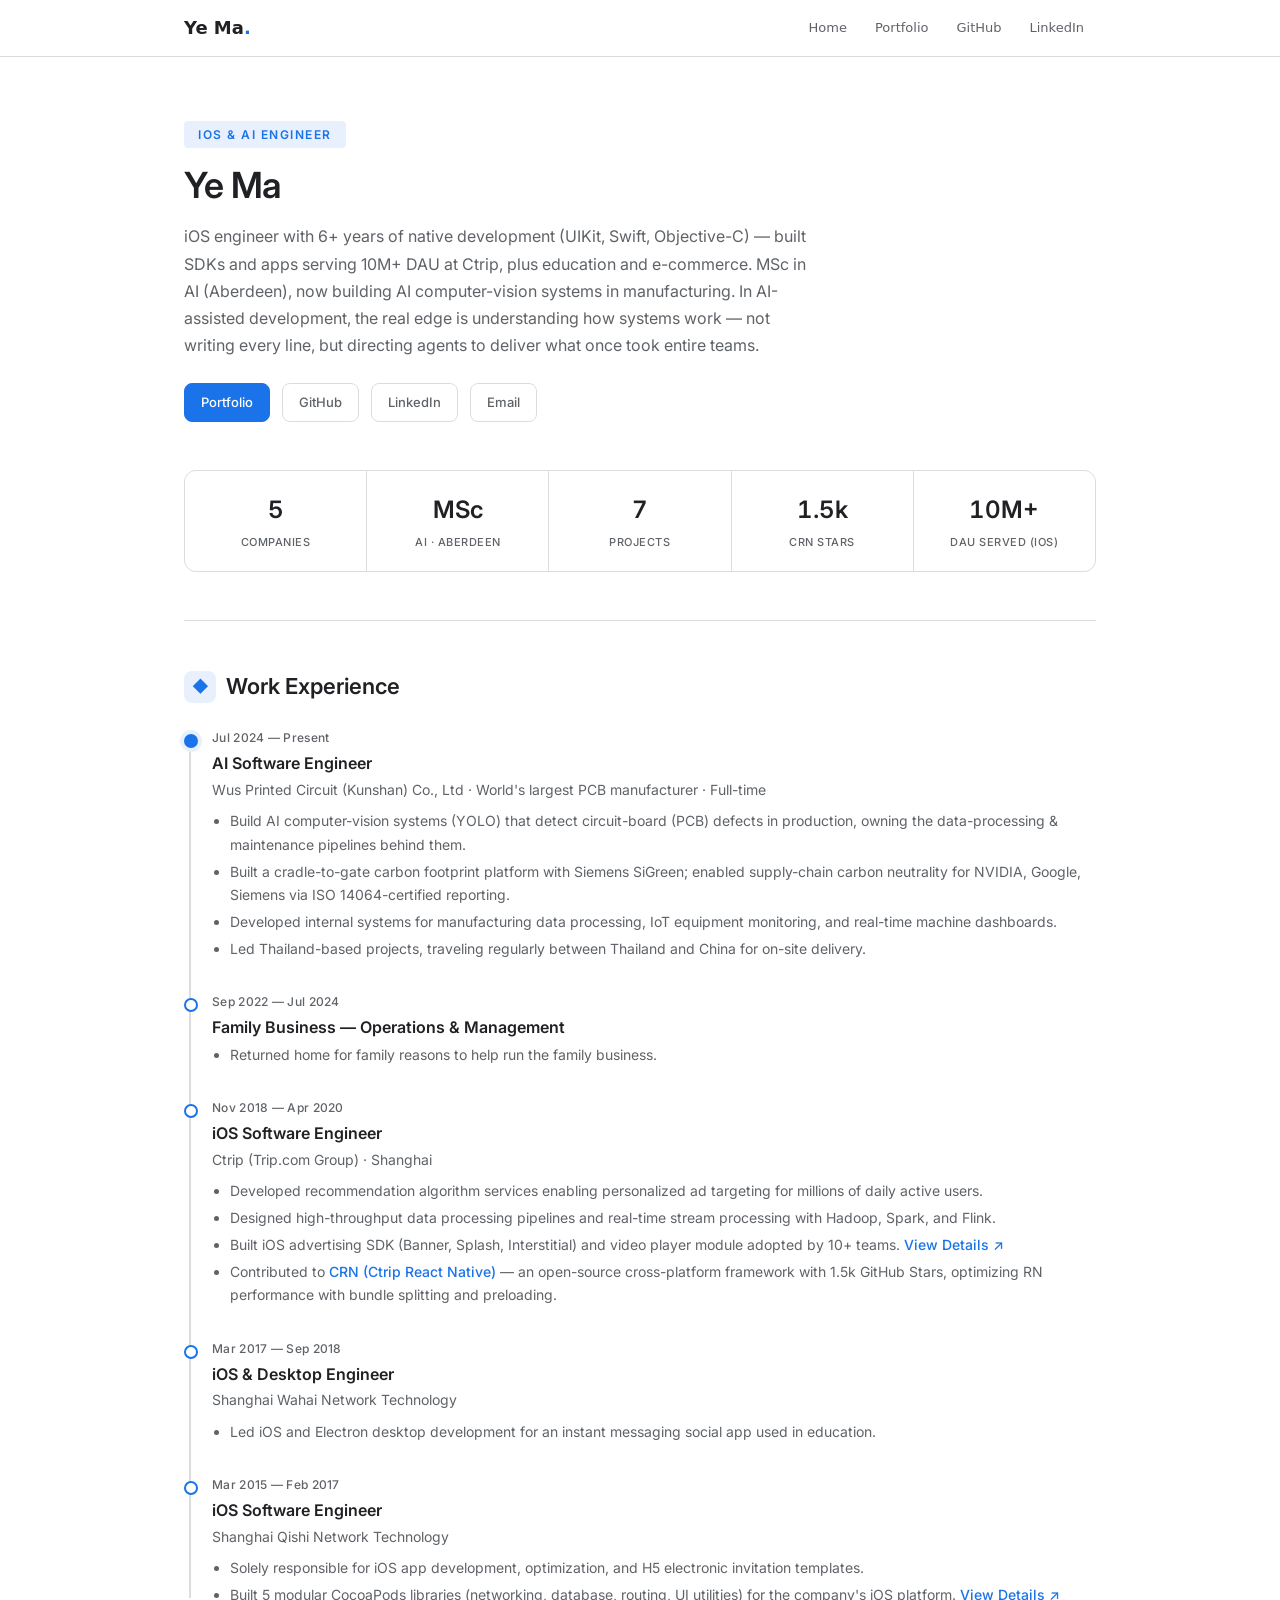
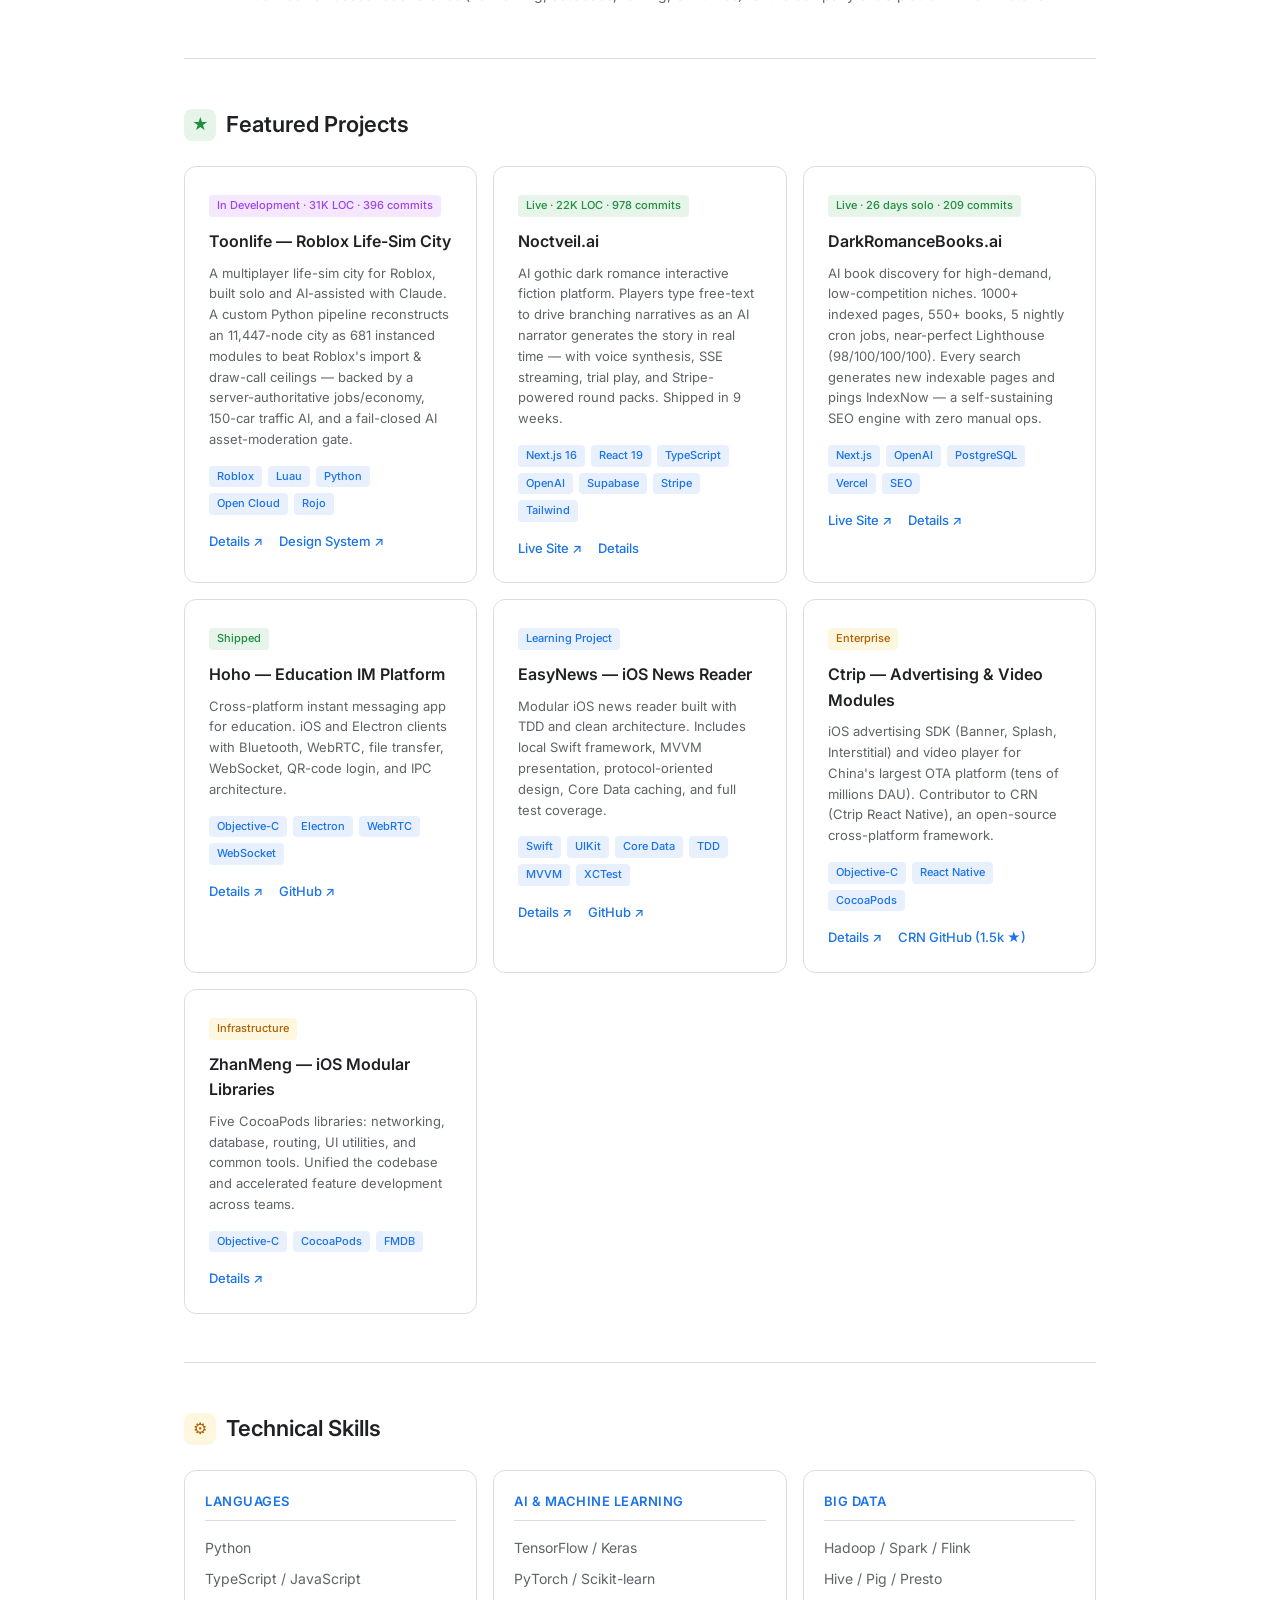
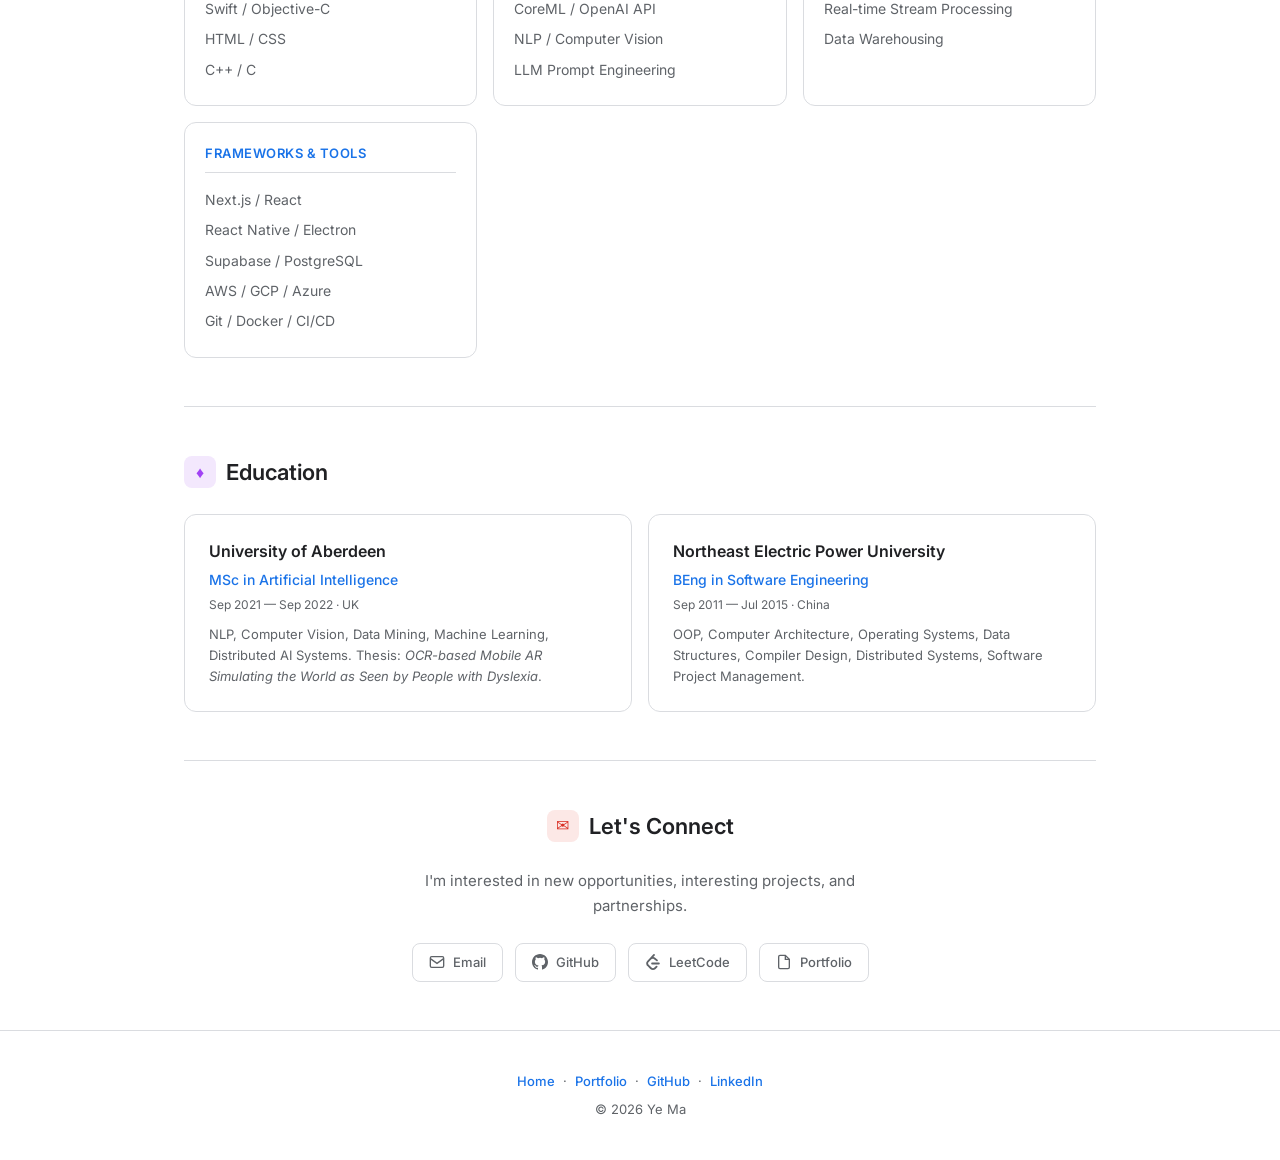
==== commit 37b2c32b: "Portfolio: Toonlife live screenshots + icon system; remove NDA; align homepage with resume - resume:" ====
--- a/index.html
+++ b/index.html
@@ -209,7 +209,7 @@
       <div class="stat-label">AI · Aberdeen</div>
     </div>
     <div class="stat-item">
-      <div class="stat-num">6</div>
+      <div class="stat-num">7</div>
       <div class="stat-label">Projects</div>
     </div>
     <div class="stat-item">
@@ -239,9 +239,9 @@
         <div class="tl-company">Wus Printed Circuit (Kunshan) Co., Ltd · World's largest PCB manufacturer · Full-time</div>
         <div class="tl-desc">
           <ul>
-            <li>Build AI computer-vision systems (YOLO) that detect circuit-board (PCB) defects in production, owning the data-processing &amp; maintenance pipelines behind them. <em>(NDA)</em></li>
+            <li>Build AI computer-vision systems (YOLO) that detect circuit-board (PCB) defects in production, owning the data-processing &amp; maintenance pipelines behind them.</li>
             <li>Built a cradle-to-gate carbon footprint platform with Siemens SiGreen; enabled supply-chain carbon neutrality for NVIDIA, Google, Siemens via ISO 14064-certified reporting.</li>
-            <li>Developed internal systems for manufacturing data processing, IoT equipment monitoring, and real-time machine dashboards. <em>(NDA)</em></li>
+            <li>Developed internal systems for manufacturing data processing, IoT equipment monitoring, and real-time machine dashboards.</li>
             <li>Led Thailand-based projects, traveling regularly between Thailand and China for on-site delivery.</li>
           </ul>
         </div>
@@ -251,10 +251,9 @@
         <div class="tl-dot"></div>
         <div class="tl-date">Sep 2022 — Jul 2024</div>
         <div class="tl-role">Family Business &mdash; Operations &amp; Management</div>
-        <div class="tl-company">Independent software work alongside</div>
         <div class="tl-desc">
           <ul>
-            <li>Returned home for family reasons to help run the family business, while continuing independent software projects.</li>
+            <li>Returned home for family reasons to help run the family business.</li>
           </ul>
         </div>
       </div>
@@ -313,6 +312,25 @@
     <div class="card-grid">
 
       <div class="project-card">
+        <span class="tag tag-purple">In Development · 31K LOC · 396 commits</span>
+        <h3>Toonlife — Roblox Life-Sim City</h3>
+        <p>
+          A multiplayer life-sim city for Roblox, built solo and AI-assisted with Claude. A custom Python pipeline reconstructs an 11,447-node city as 681 instanced modules to beat Roblox's import &amp; draw-call ceilings — backed by a server-authoritative jobs/economy, 150-car traffic AI, and a fail-closed AI asset-moderation gate.
+        </p>
+        <div class="tech-tags">
+          <span class="tech-tag">Roblox</span>
+          <span class="tech-tag">Luau</span>
+          <span class="tech-tag">Python</span>
+          <span class="tech-tag">Open Cloud</span>
+          <span class="tech-tag">Rojo</span>
+        </div>
+        <div class="project-links">
+          <a href="toonlife.html">Details ↗</a>
+          <a href="toonlife-design-system.html">Design System ↗</a>
+        </div>
+      </div>
+
+      <div class="project-card">
         <span class="tag tag-green">Live · 22K LOC · 978 commits</span>
         <h3>Noctveil.ai</h3>
         <p>
@@ -394,7 +412,7 @@
         <span class="tag tag-yellow">Enterprise</span>
         <h3>Ctrip — Advertising &amp; Video Modules</h3>
         <p>
-          iOS advertising SDK (Banner, Splash, Interstitial) and video player for China's largest OTA platform (tens of millions DAU). Core maintainer of CRN (Ctrip React Native), an open-source cross-platform framework.
+          iOS advertising SDK (Banner, Splash, Interstitial) and video player for China's largest OTA platform (tens of millions DAU). Contributor to CRN (Ctrip React Native), an open-source cross-platform framework.
         </p>
         <div class="tech-tags">
           <span class="tech-tag">Objective-C</span>
